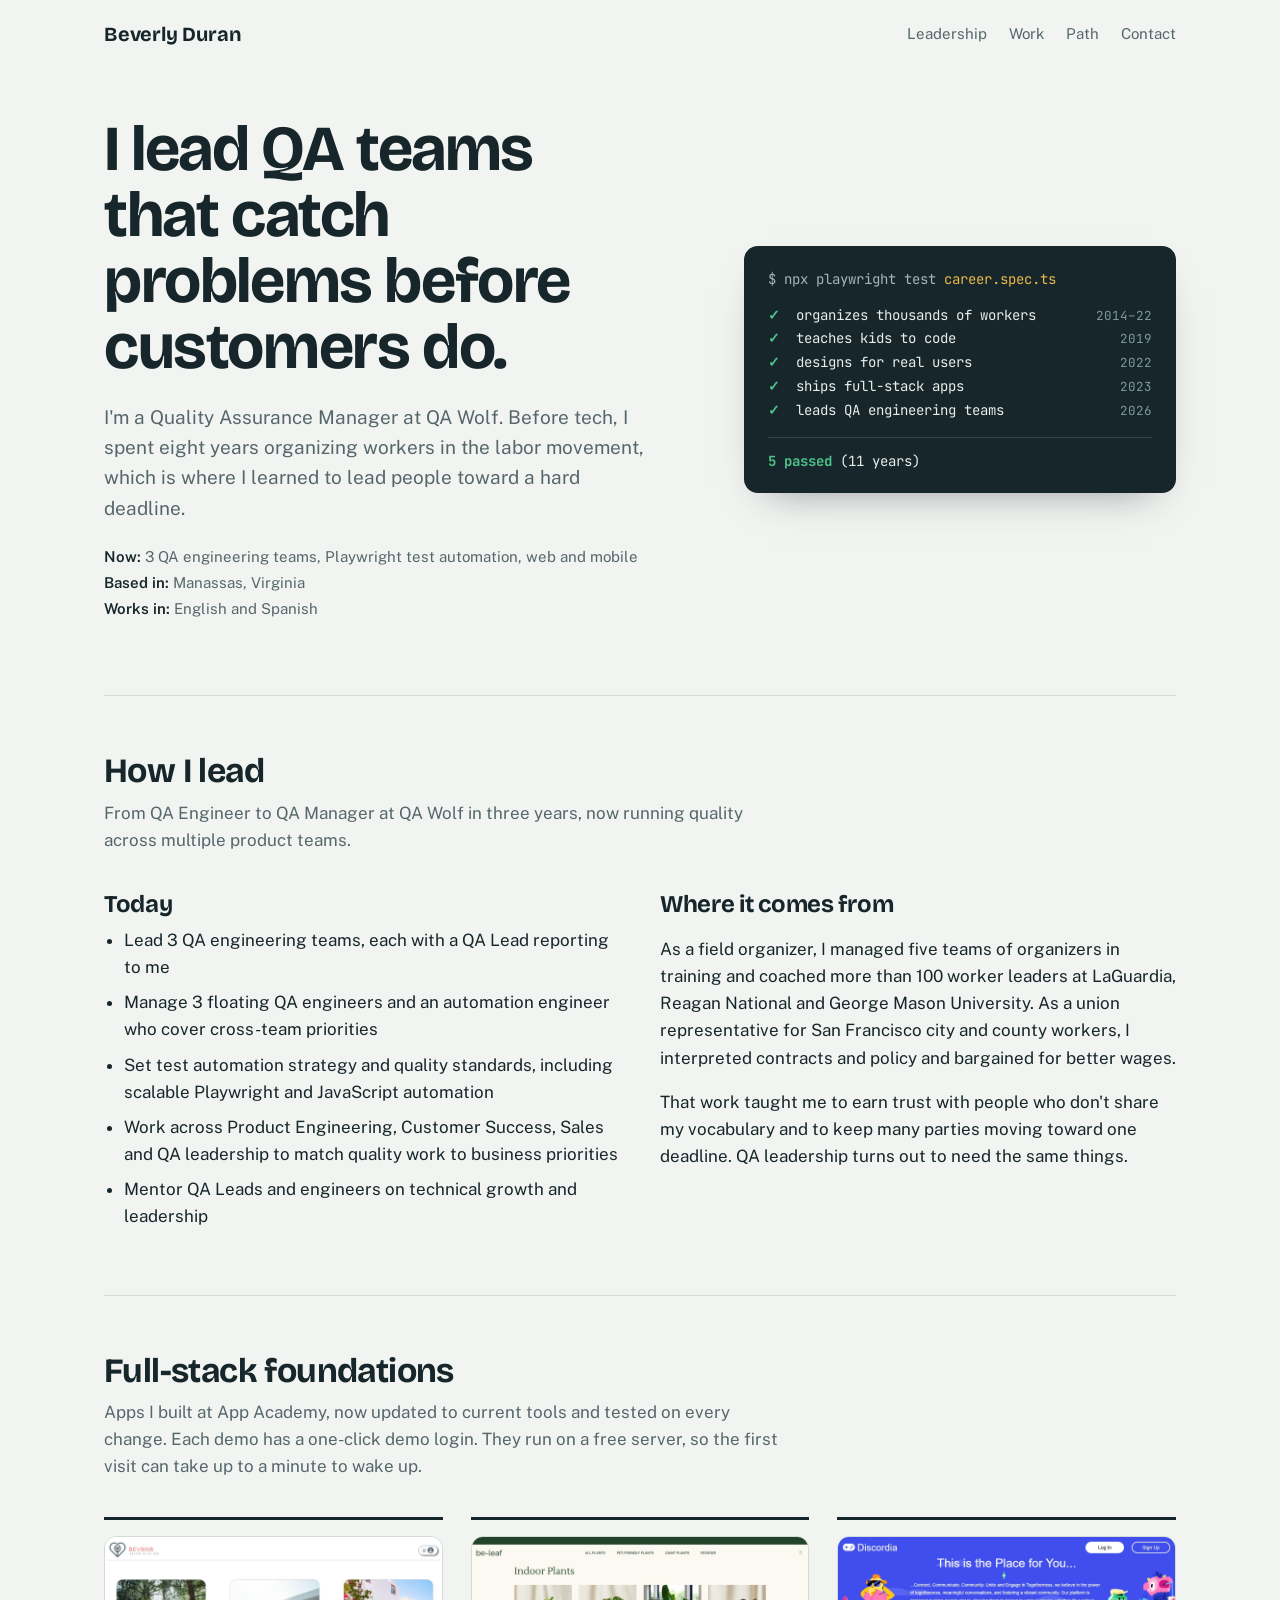
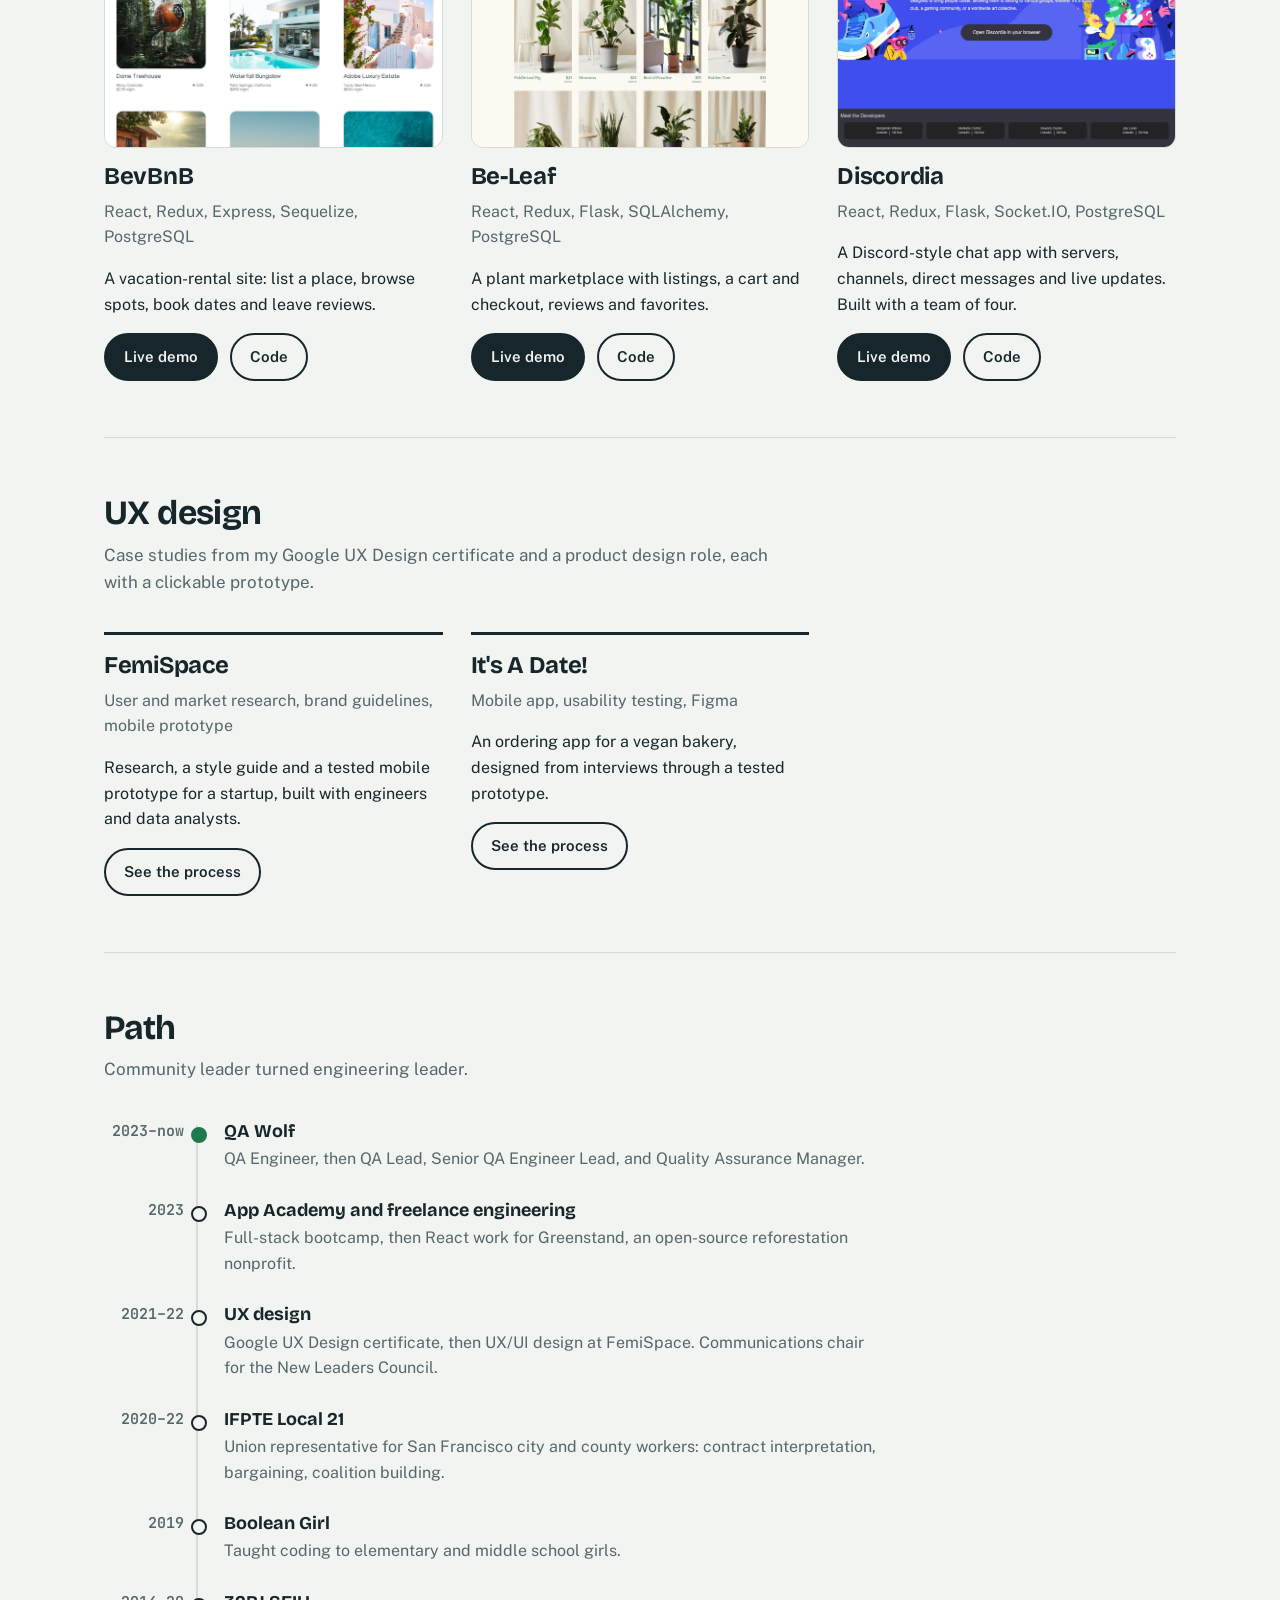
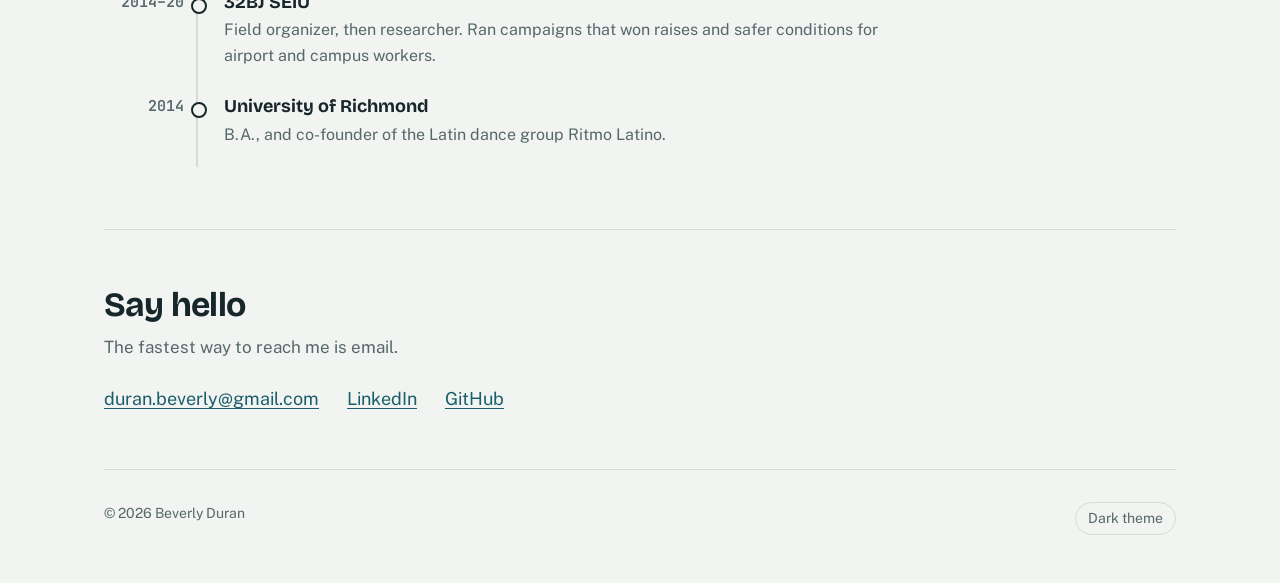
==== index.html @ b9640602 "Move the photo to the contact section Co-Authored-By: Claude Opus 5.5 <noreply@anthropic.com> Claude" ====
<!doctype html>
<html lang="en">
<head>
  <meta charset="utf-8">
  <meta name="viewport" content="width=device-width, initial-scale=1">
  <title>Beverly Duran</title>
  <meta name="description" content="Beverly Duran leads QA engineering teams at QA Wolf. Before tech, eight years organizing workers in the labor movement.">
  <meta property="og:title" content="Beverly Duran">
  <meta property="og:description" content="QA leader and former labor organizer.">
  <meta property="og:image" content="https://www.beverlyduran.com/assets/img/bevbnb.jpg">
  <link rel="icon" href="assets/img/favicon.svg" type="image/svg+xml">
  <link rel="preconnect" href="https://fonts.googleapis.com">
  <link rel="preconnect" href="https://fonts.gstatic.com" crossorigin>
  <link href="https://fonts.googleapis.com/css2?family=Bricolage+Grotesque:opsz,wght@12..96,600;12..96,700&family=JetBrains+Mono:wght@400;600;700&family=Public+Sans:ital,wght@0,400;0,600;1,400&display=swap" rel="stylesheet">
  <link rel="stylesheet" href="assets/site.css">
  <script>try { const t = localStorage.getItem('theme'); if (t) document.documentElement.dataset.theme = t; } catch (e) {}</script>
</head>
<body>
  <div class="wrap">
    <header class="top">
      <a class="name" href="index.html">Beverly Duran</a>
      <nav aria-label="Main">
        <a href="#leadership">Leadership</a>
        <a href="#work">Work</a>
        <a href="#path">Path</a>
        <a href="#contact">Contact</a>
      </nav>
    </header>

    <main>
      <div class="hero">
        <div>
          <h1>I lead QA teams that catch problems before customers do.</h1>
          <p class="lede">I'm a Quality Assurance Manager at QA Wolf. Before tech, I spent eight years organizing workers in the labor movement, which is where I learned to lead people toward a hard deadline.</p>
          <ul class="facts">
            <li><b>Now:</b> 3 QA engineering teams, Playwright test automation, web and mobile</li>
            <li><b>Based in:</b> Manassas, Virginia</li>
            <li><b>Works in:</b> English and Spanish</li>
          </ul>
        </div>
        <div class="run" role="img" aria-label="A test run of Beverly's career: five checks passed over eleven years.">
          <p class="cmd" aria-hidden="true">$ npx playwright test <span>career.spec.ts</span></p>
          <ol aria-hidden="true">
            <li><span class="ok">✓</span><span>organizes thousands of workers</span><span class="t">2014–22</span></li>
            <li><span class="ok">✓</span><span>teaches kids to code</span><span class="t">2019</span></li>
            <li><span class="ok">✓</span><span>designs for real users</span><span class="t">2022</span></li>
            <li><span class="ok">✓</span><span>ships full-stack apps</span><span class="t">2023</span></li>
            <li><span class="ok">✓</span><span>leads QA engineering teams</span><span class="t">2026</span></li>
          </ol>
          <p class="sum" aria-hidden="true"><span class="pass">5 passed</span> (11 years)</p>
        </div>
      </div>

      <section id="leadership" aria-labelledby="lead-h">
        <h2 id="lead-h">How I lead</h2>
        <p class="section-intro">From QA Engineer to QA Manager at QA Wolf in three years, now running quality across multiple product teams.</p>
        <div class="lead-grid">
          <div>
            <h3>Today</h3>
            <ul>
              <li>Lead 3 QA engineering teams, each with a QA Lead reporting to me</li>
              <li>Manage 3 floating QA engineers and an automation engineer who cover cross-team priorities</li>
              <li>Set test automation strategy and quality standards, including scalable Playwright and JavaScript automation</li>
              <li>Work across Product Engineering, Customer Success, Sales and QA leadership to match quality work to business priorities</li>
              <li>Mentor QA Leads and engineers on technical growth and leadership</li>
            </ul>
          </div>
          <div>
            <h3>Where it comes from</h3>
            <p>As a field organizer, I managed five teams of organizers in training and coached more than 100 worker leaders at LaGuardia, Reagan National and George Mason University. As a union representative for San Francisco city and county workers, I interpreted contracts and policy and bargained for better wages.</p>
            <p>That work taught me to earn trust with people who don't share my vocabulary and to keep many parties moving toward one deadline. QA leadership turns out to need the same things.</p>
          </div>
        </div>
      </section>

      <section id="work" aria-labelledby="fs-h">
        <h2 id="fs-h">Full-stack foundations</h2>
        <p class="section-intro">Apps I built at App Academy, now updated to current tools and tested on every change. Each demo has a one-click demo login. They run on a free server, so the first visit can take up to a minute to wake up.</p>
        <div class="list">
          <article>
            <div class="shot"><img src="assets/img/bevbnb.jpg" alt="BevBnB home page: a grid of vacation rentals with photos, ratings and nightly prices." width="1400" height="875" loading="lazy"></div>
            <h3>BevBnB</h3>
            <p class="stack">React, Redux, Express, Sequelize, PostgreSQL</p>
            <p>A vacation-rental site: list a place, browse spots, book dates and leave reviews.</p>
            <div class="actions"><a class="btn" href="https://bevbnb-la31.onrender.com/">Live demo</a><a class="btn ghost" href="https://github.com/duranbeverly/BevBNB-Project">Code</a></div>
          </article>
          <article>
            <div class="shot"><img src="assets/img/beleaf.jpg" alt="Be-Leaf's plant shop: a grid of houseplants with names and prices." width="1400" height="875" loading="lazy"></div>
            <h3>Be-Leaf</h3>
            <p class="stack">React, Redux, Flask, SQLAlchemy, PostgreSQL</p>
            <p>A plant marketplace with listings, a cart and checkout, reviews and favorites.</p>
            <div class="actions"><a class="btn" href="https://be-leaf.onrender.com/">Live demo</a><a class="btn ghost" href="https://github.com/duranbeverly/be-leaf">Code</a></div>
          </article>
          <article>
            <div class="shot"><img src="assets/img/discordia.jpg" alt="Discordia's landing page with a Log In button and the four developers credited at the bottom." width="1400" height="875" loading="lazy"></div>
            <h3>Discordia</h3>
            <p class="stack">React, Redux, Flask, Socket.IO, PostgreSQL</p>
            <p>A Discord-style chat app with servers, channels, direct messages and live updates. Built with a team of four.</p>
            <div class="actions"><a class="btn" href="https://discordia-nmgn.onrender.com/">Live demo</a><a class="btn ghost" href="https://github.com/duranbeverly/Discord-Clone">Code</a></div>
          </article>
        </div>
      </section>

      <section aria-labelledby="ux-h">
        <h2 id="ux-h">UX design</h2>
        <p class="section-intro">Case studies from my Google UX Design certificate and a product design role, each with a clickable prototype.</p>
        <div class="list">
          <article>
            <h3>FemiSpace</h3>
            <p class="stack">User and market research, brand guidelines, mobile prototype</p>
            <p>Research, a style guide and a tested mobile prototype for a startup, built with engineers and data analysts.</p>
            <div class="actions"><a class="btn ghost" href="femispace.html">See the process</a></div>
          </article>
          <article>
            <h3>It's A Date!</h3>
            <p class="stack">Mobile app, usability testing, Figma</p>
            <p>An ordering app for a vegan bakery, designed from interviews through a tested prototype.</p>
            <div class="actions"><a class="btn ghost" href="itsadate.html">See the process</a></div>
          </article>
        </div>
      </section>

      <section id="path" aria-labelledby="path-h">
        <h2 id="path-h">Path</h2>
        <p class="section-intro">Community leader turned engineering leader.</p>
        <ol class="path">
          <li class="now"><span class="yr">2023–now</span><div><h4>QA Wolf</h4><p>QA Engineer, then QA Lead, Senior QA Engineer Lead, and Quality Assurance Manager.</p></div></li>
          <li><span class="yr">2023</span><div><h4>App Academy and freelance engineering</h4><p>Full-stack bootcamp, then React work for Greenstand, an open-source reforestation nonprofit.</p></div></li>
          <li><span class="yr">2021–22</span><div><h4>UX design</h4><p>Google UX Design certificate, then UX/UI design at FemiSpace. Communications chair for the New Leaders Council.</p></div></li>
          <li><span class="yr">2020–22</span><div><h4>IFPTE Local 21</h4><p>Union representative for San Francisco city and county workers: contract interpretation, bargaining, coalition building.</p></div></li>
          <li><span class="yr">2019</span><div><h4>Boolean Girl</h4><p>Taught coding to elementary and middle school girls.</p></div></li>
          <li><span class="yr">2014–20</span><div><h4>32BJ SEIU</h4><p>Field organizer, then researcher. Ran campaigns that won raises and safer conditions for airport and campus workers.</p></div></li>
          <li><span class="yr">2014</span><div><h4>University of Richmond</h4><p>B.A., and co-founder of the Latin dance group Ritmo Latino.</p></div></li>
        </ol>
      </section>

      <section id="contact" aria-labelledby="contact-h">
        <div class="hello">
          <img class="hello-photo" src="assets/img/headshot.jpg" alt="Beverly Duran" width="96" height="96" loading="lazy" onerror="this.remove()">
          <div>
            <h2 id="contact-h">Say hello</h2>
            <p class="section-intro">The fastest way to reach me is email.</p>
          </div>
        </div>
        <div class="contact">
          <a href="mailto:duran.beverly@gmail.com">duran.beverly@gmail.com</a>
          <a href="https://www.linkedin.com/in/beverly-duran/">LinkedIn</a>
          <a href="https://github.com/duranbeverly">GitHub</a>
        </div>
      </section>
    </main>

    <footer>
      <span>© 2026 Beverly Duran</span>
      <button class="theme-toggle" type="button" id="theme">Switch theme</button>
    </footer>
  </div>
  <script src="assets/site.js"></script>
</body>
</html>
---- assets/site.css ----
/* Beverly Duran — portfolio. One stylesheet, no build step. */

:root {
  --bg: #f2f4f1;
  --panel: #ffffff;
  --ink: #17262b;
  --muted: #56676c;
  --line: #d3dcd7;
  --pass: #1d7a4c;
  --signal: #e9b949;
  --link: #1b5e6b;
  --display: "Bricolage Grotesque", "Segoe UI", system-ui, sans-serif;
  --body: "Public Sans", "Segoe UI", system-ui, sans-serif;
  --mono: "JetBrains Mono", ui-monospace, Consolas, monospace;
  --measure: 68ch;
  color-scheme: light;
}
@media (prefers-color-scheme: dark) {
  :root:not([data-theme="light"]) {
    --bg: #102328;
    --panel: #16303a;
    --ink: #e6eeea;
    --muted: #a3b6b4;
    --line: #2a4752;
    --pass: #4cc38a;
    --signal: #e9b949;
    --link: #8fd3df;
    color-scheme: dark;
  }
}
:root[data-theme="dark"] {
  --bg: #102328;
  --panel: #16303a;
  --ink: #e6eeea;
  --muted: #a3b6b4;
  --line: #2a4752;
  --pass: #4cc38a;
  --signal: #e9b949;
  --link: #8fd3df;
  color-scheme: dark;
}

* { box-sizing: border-box; }
html { -webkit-text-size-adjust: 100%; }
body {
  margin: 0;
  background: var(--bg);
  color: var(--ink);
  font: 17px/1.6 var(--body);
}
img { max-width: 100%; display: block; }
a { color: var(--link); text-underline-offset: 3px; }
a:hover { text-decoration-thickness: 2px; }
:focus-visible { outline: 3px solid var(--signal); outline-offset: 3px; border-radius: 4px; }

.wrap { max-width: 1120px; margin: 0 auto; padding: 0 24px; }
@media (max-width: 600px) { .wrap { padding: 0 16px; } body { font-size: 16px; } }

/* ---- Top bar ---- */
.top { display: flex; justify-content: space-between; align-items: center; gap: 16px; padding: 22px 0; flex-wrap: wrap; }
.top .name { font: 700 20px/1 var(--display); color: var(--ink); text-decoration: none; letter-spacing: -0.2px; }
.top nav { display: flex; gap: 22px; flex-wrap: wrap; }
.top nav a { color: var(--muted); text-decoration: none; font-size: 15px; }
.top nav a:hover, .top nav a[aria-current] { color: var(--ink); }

/* Contact: a small photo so people know who they're writing to. */
.hello { display: flex; gap: 20px; align-items: center; margin-bottom: 4px; }
.hello-photo { width: 96px; height: 96px; border-radius: 50%; object-fit: cover; flex: none; border: 3px solid var(--panel); box-shadow: 0 0 0 1px var(--line); }
.hello .section-intro { margin-bottom: 0; }
#contact .contact { margin-top: 24px; }

/* ---- Hero ---- */
.hero { display: grid; grid-template-columns: minmax(0, 1.15fr) minmax(0, 0.85fr); gap: 56px; align-items: center; padding: 48px 0 72px; }
@media (max-width: 880px) { .hero { grid-template-columns: 1fr; gap: 36px; padding: 24px 0 56px; } }
.hero h1 {
  font: 700 clamp(38px, 5.6vw, 64px)/1.03 var(--display);
  letter-spacing: -1.4px;
  margin: 0 0 22px;
  max-width: 15ch;
  text-wrap: balance;
}
.hero .lede { font-size: 19px; color: var(--muted); max-width: 46ch; margin: 0 0 22px; }
.hero .facts { margin: 0; padding: 0; list-style: none; font-size: 15px; color: var(--muted); }
.hero .facts li { margin: 2px 0; }
.hero .facts b { color: var(--ink); font-weight: 600; }

/* The one loud element: her career as a passing test run. */
.run {
  background: var(--ink);
  color: #e6eeea;
  border-radius: 14px;
  padding: 22px 24px 20px;
  font: 14px/1.7 var(--mono);
  box-shadow: 0 18px 40px -24px rgba(23, 38, 43, 0.55);
}
:root[data-theme="dark"] .run { background: #0b1a1e; border: 1px solid var(--line); }
@media (prefers-color-scheme: dark) { :root:not([data-theme="light"]) .run { background: #0b1a1e; border: 1px solid var(--line); } }
.run .cmd { color: #a3b6b4; margin: 0 0 12px; }
.run .cmd span { color: var(--signal); }
.run ol { list-style: none; margin: 0; padding: 0; }
.run li { display: grid; grid-template-columns: 22px 1fr auto; gap: 6px; align-items: baseline; }
.run li .ok { color: #4cc38a; font-weight: 700; }
.run li .t { color: #7f9a98; font-size: 12.5px; }
.run .sum { margin: 14px 0 0; padding-top: 12px; border-top: 1px solid rgba(230, 238, 234, 0.15); }
.run .sum .pass { color: #4cc38a; font-weight: 700; }
@media (prefers-reduced-motion: no-preference) {
  .run li, .run .sum { opacity: 0; animation: tick 0.28s ease-out forwards; }
  .run li:nth-child(1) { animation-delay: 0.25s; }
  .run li:nth-child(2) { animation-delay: 0.55s; }
  .run li:nth-child(3) { animation-delay: 0.85s; }
  .run li:nth-child(4) { animation-delay: 1.15s; }
  .run li:nth-child(5) { animation-delay: 1.45s; }
  .run .sum { animation-delay: 1.85s; }
  @keyframes tick { from { opacity: 0; transform: translateX(-4px); } to { opacity: 1; transform: none; } }
}

/* ---- Sections ---- */
section { padding: 56px 0; border-top: 1px solid var(--line); }
h2 { font: 700 34px/1.1 var(--display); letter-spacing: -0.6px; margin: 0 0 10px; }
.section-intro { color: var(--muted); max-width: var(--measure); margin: 0 0 36px; }
h3 { font: 700 24px/1.2 var(--display); letter-spacing: -0.3px; margin: 0 0 8px; }
p { max-width: var(--measure); }

/* Featured project: wide, image beside text */
.feature { display: grid; grid-template-columns: minmax(0, 1.1fr) minmax(0, 0.9fr); gap: 40px; align-items: center; margin-bottom: 56px; }
.feature:last-child { margin-bottom: 0; }
.feature.flip > :first-child { order: 2; }
@media (max-width: 880px) { .feature { grid-template-columns: 1fr; gap: 20px; } .feature.flip > :first-child { order: 0; } }
.shot { border-radius: 12px; overflow: hidden; border: 1px solid var(--line); background: var(--panel); }
.shot img { width: 100%; height: auto; }
.shot.empty { aspect-ratio: 16 / 10; display: grid; place-items: center; color: var(--muted); font: 14px var(--mono); padding: 20px; text-align: center; }
.role-line { color: var(--muted); font-size: 15px; margin: 0 0 14px; }
.proof { margin: 14px 0 18px; padding-left: 20px; }
.proof li { margin: 6px 0; }
.actions { display: flex; gap: 12px; flex-wrap: wrap; }
.btn {
  display: inline-block; padding: 10px 18px; border-radius: 999px; text-decoration: none; font-weight: 600; font-size: 15px;
  background: var(--ink); color: var(--bg); border: 2px solid var(--ink);
}
.btn.ghost { background: transparent; color: var(--ink); }
.btn:hover { text-decoration: underline; }
.note { font-size: 14px; color: var(--muted); margin-top: 10px; }

/* Smaller project list */
.list { display: grid; grid-template-columns: repeat(3, minmax(0, 1fr)); gap: 28px; }
@media (max-width: 880px) { .list { grid-template-columns: 1fr; } }
.list article { border-top: 3px solid var(--ink); padding-top: 16px; }
.list article .shot { margin-bottom: 14px; }
.list article p { font-size: 16px; }
.stack { font-size: 14px; color: var(--muted); margin: 6px 0 12px; }

/* Leadership */
.lead-grid { display: grid; grid-template-columns: minmax(0, 1fr) minmax(0, 1fr); gap: 40px; }
@media (max-width: 880px) { .lead-grid { grid-template-columns: 1fr; } }
.lead-grid ul { padding-left: 20px; margin: 0; }
.lead-grid li { margin: 8px 0; }

/* Path timeline: a real sequence, so it is marked as one */
.path { list-style: none; margin: 0; padding: 0; position: relative; max-width: 780px; }
.path::before { content: ""; position: absolute; left: 92px; top: 6px; bottom: 6px; width: 2px; background: var(--line); }
.path li { display: grid; grid-template-columns: 80px 1fr; gap: 40px; padding: 0 0 26px; position: relative; }
.path li::before { content: ""; position: absolute; left: 87px; top: 8px; width: 12px; height: 12px; border-radius: 50%; background: var(--bg); border: 2px solid var(--ink); }
.path li.now::before { background: var(--pass); border-color: var(--pass); }
.path .yr { font: 600 15px/1.6 var(--mono); color: var(--muted); text-align: right; }
.path h4 { margin: 0 0 2px; font: 700 18px/1.4 var(--display); }
.path p { margin: 0; color: var(--muted); font-size: 16px; }
@media (max-width: 600px) {
  .path::before { left: 6px; }
  .path li { grid-template-columns: 1fr; gap: 2px; padding-left: 28px; }
  .path li::before { left: 1px; }
  .path .yr { text-align: left; }
}

/* Contact */
.contact { display: flex; gap: 28px; flex-wrap: wrap; align-items: baseline; font-size: 18px; }
footer { padding: 32px 0 48px; color: var(--muted); font-size: 14px; border-top: 1px solid var(--line); display: flex; justify-content: space-between; gap: 16px; flex-wrap: wrap; }
.theme-toggle { background: none; border: 1px solid var(--line); color: var(--muted); border-radius: 999px; padding: 4px 12px; font: inherit; cursor: pointer; }

/* Case-study pages */
.cs-head { padding: 32px 0 40px; }
.cs-head h1 { font: 700 clamp(36px, 5vw, 56px)/1.05 var(--display); letter-spacing: -1px; margin: 8px 0 16px; max-width: 20ch; text-wrap: balance; }
.cs-head .lede { font-size: 19px; color: var(--muted); max-width: 60ch; }
.cs-meta { display: grid; grid-template-columns: repeat(4, minmax(0, 1fr)); gap: 20px; margin: 28px 0 0; padding: 18px 0 0; border-top: 1px solid var(--line); }
@media (max-width: 700px) { .cs-meta { grid-template-columns: repeat(2, minmax(0, 1fr)); } }
.cs-meta dt { font-size: 13px; color: var(--muted); }
.cs-meta dd { margin: 2px 0 0; font-weight: 600; font-size: 15px; }
.prose { max-width: var(--measure); }
.prose h2 { margin-top: 8px; }
.prose li { margin: 6px 0; }
.findings { display: grid; grid-template-columns: repeat(2, minmax(0, 1fr)); gap: 18px 32px; margin: 24px 0; padding: 0; list-style: none; max-width: 860px; }
@media (max-width: 700px) { .findings { grid-template-columns: 1fr; } }
.findings li { border-left: 3px solid var(--pass); padding-left: 14px; }
.findings b { display: block; font: 700 22px/1.25 var(--display); }
.findings span { color: var(--muted); font-size: 15px; }
.findings small { display: block; color: var(--muted); font-size: 13px; margin-top: 2px; }
figure { margin: 28px 0; }
figcaption { color: var(--muted); font-size: 14px; margin-top: 8px; }
.back { font-size: 15px; }
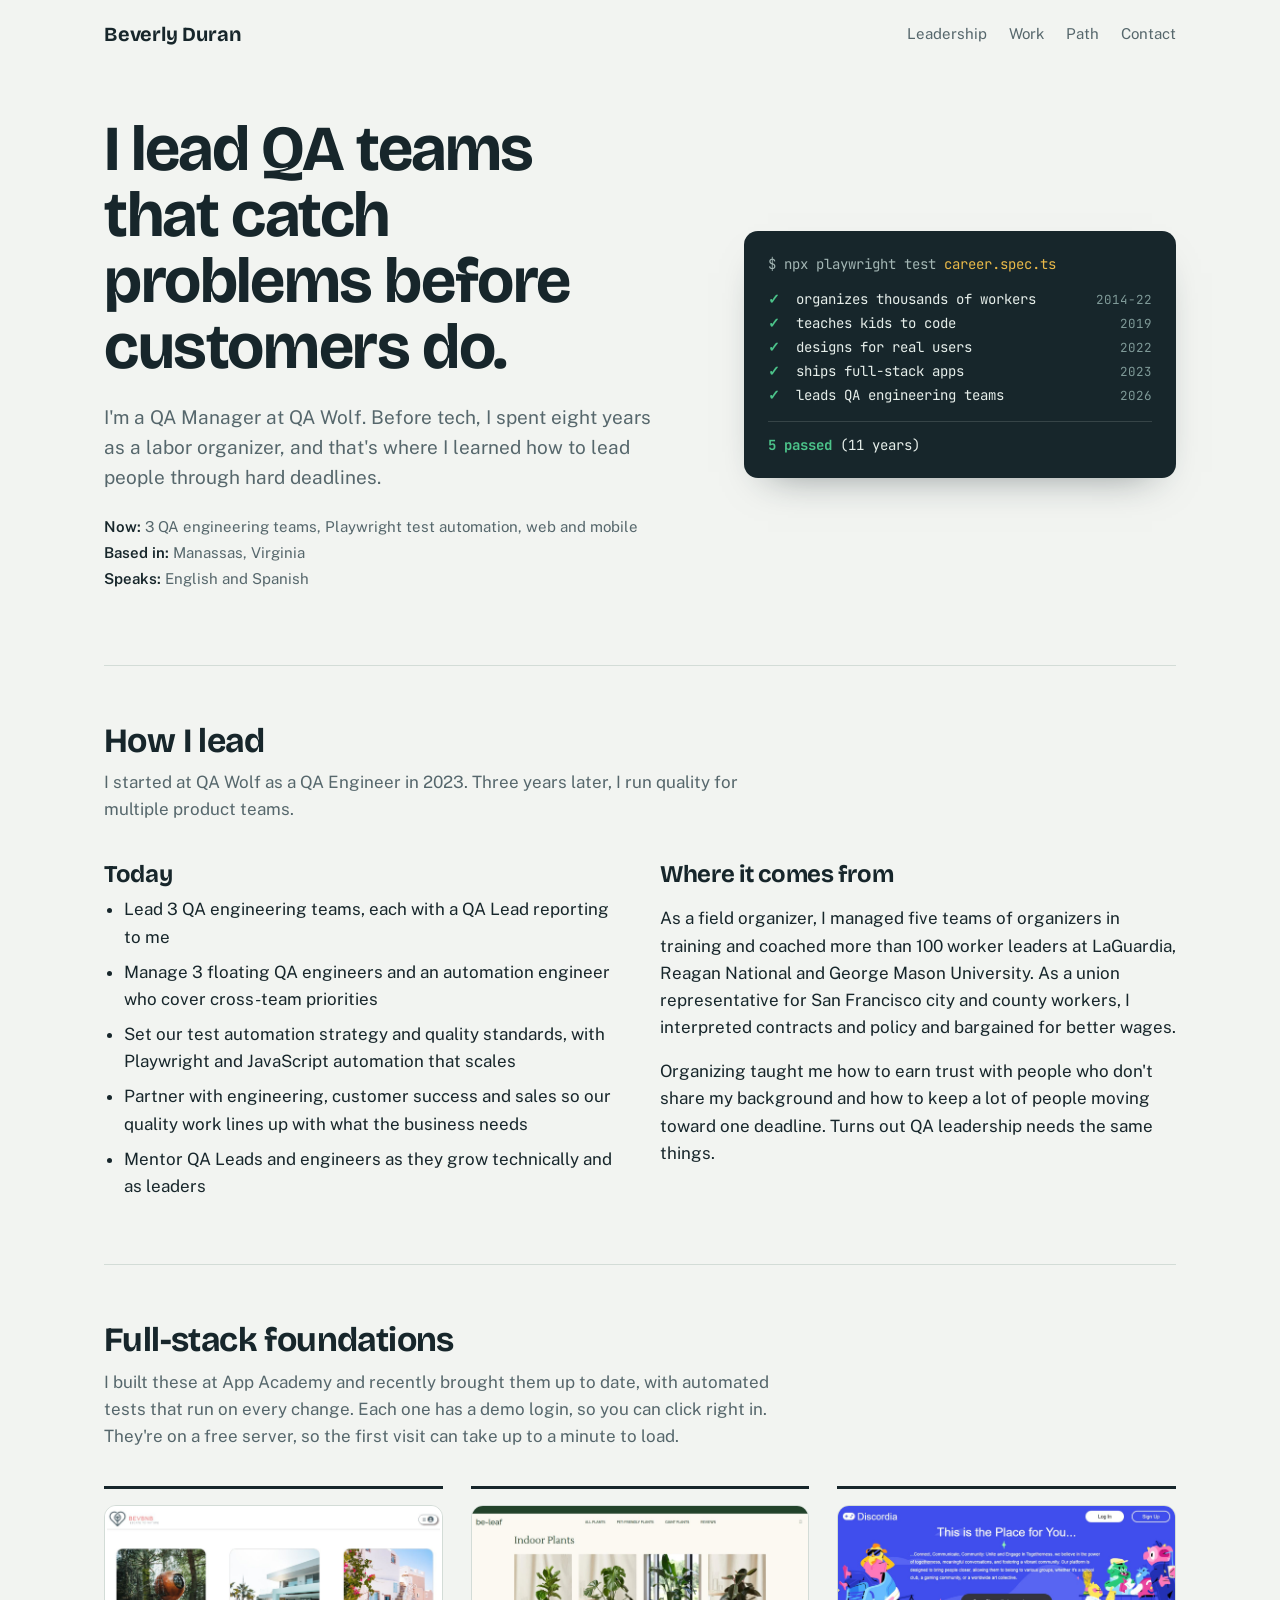
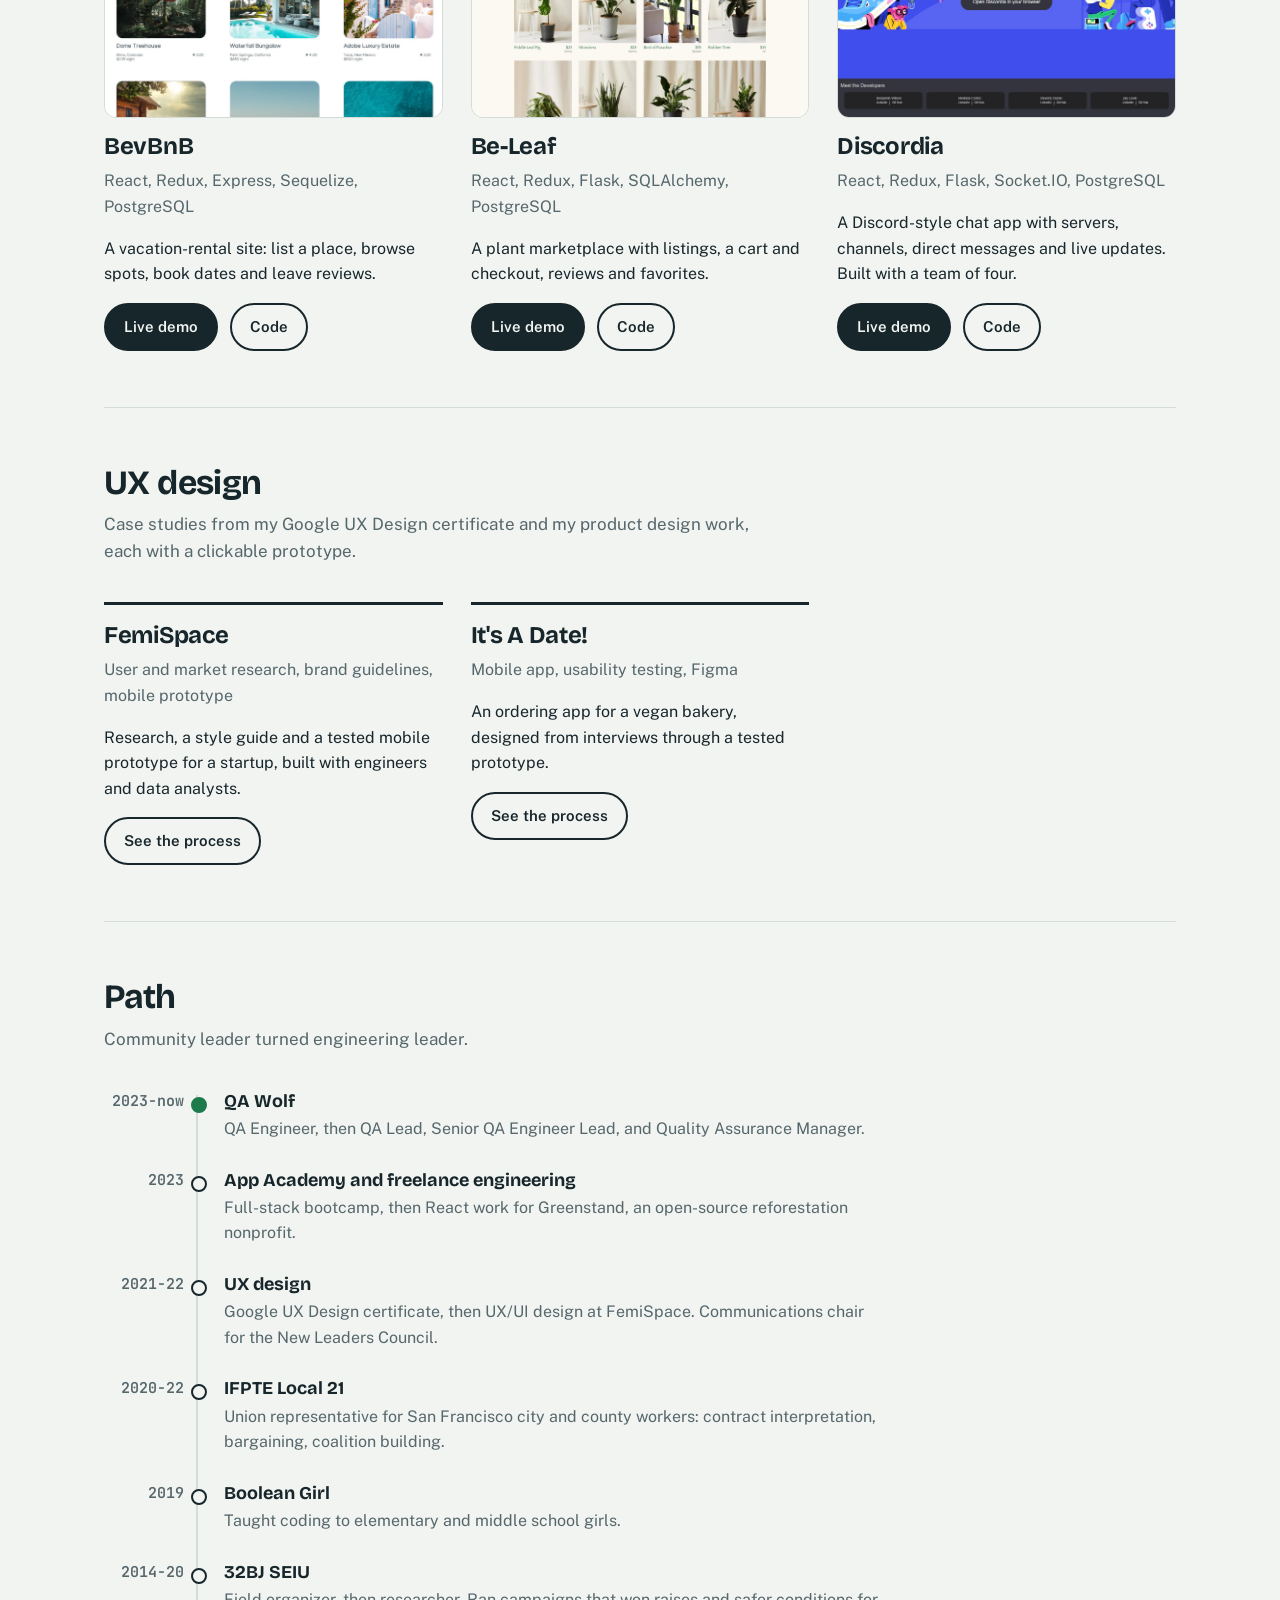
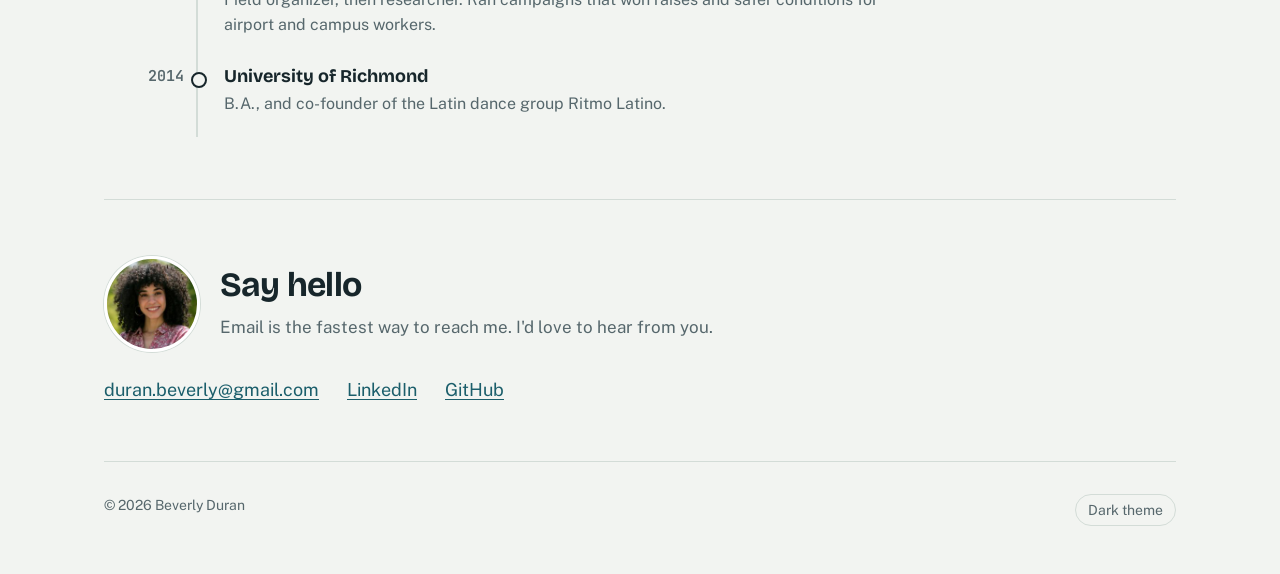
==== commit 2ff1ad7b: "Copy pass: plainer, warmer wording; no dashes Co-Authored-By: Claude Opus 5.5 <noreply@anthropic.com" ====
--- a/index.html
+++ b/index.html
@@ -31,17 +31,17 @@
       <div class="hero">
         <div>
           <h1>I lead QA teams that catch problems before customers do.</h1>
-          <p class="lede">I'm a Quality Assurance Manager at QA Wolf. Before tech, I spent eight years organizing workers in the labor movement, which is where I learned to lead people toward a hard deadline.</p>
+          <p class="lede">I'm a QA Manager at QA Wolf. Before tech, I spent eight years as a labor organizer, and that's where I learned how to lead people through hard deadlines.</p>
           <ul class="facts">
             <li><b>Now:</b> 3 QA engineering teams, Playwright test automation, web and mobile</li>
             <li><b>Based in:</b> Manassas, Virginia</li>
-            <li><b>Works in:</b> English and Spanish</li>
+            <li><b>Speaks:</b> English and Spanish</li>
           </ul>
         </div>
         <div class="run" role="img" aria-label="A test run of Beverly's career: five checks passed over eleven years.">
           <p class="cmd" aria-hidden="true">$ npx playwright test <span>career.spec.ts</span></p>
           <ol aria-hidden="true">
-            <li><span class="ok">✓</span><span>organizes thousands of workers</span><span class="t">2014–22</span></li>
+            <li><span class="ok">✓</span><span>organizes thousands of workers</span><span class="t">2014-22</span></li>
             <li><span class="ok">✓</span><span>teaches kids to code</span><span class="t">2019</span></li>
             <li><span class="ok">✓</span><span>designs for real users</span><span class="t">2022</span></li>
             <li><span class="ok">✓</span><span>ships full-stack apps</span><span class="t">2023</span></li>
@@ -53,29 +53,29 @@
 
       <section id="leadership" aria-labelledby="lead-h">
         <h2 id="lead-h">How I lead</h2>
-        <p class="section-intro">From QA Engineer to QA Manager at QA Wolf in three years, now running quality across multiple product teams.</p>
+        <p class="section-intro">I started at QA Wolf as a QA Engineer in 2023. Three years later, I run quality for multiple product teams.</p>
         <div class="lead-grid">
           <div>
             <h3>Today</h3>
             <ul>
               <li>Lead 3 QA engineering teams, each with a QA Lead reporting to me</li>
               <li>Manage 3 floating QA engineers and an automation engineer who cover cross-team priorities</li>
-              <li>Set test automation strategy and quality standards, including scalable Playwright and JavaScript automation</li>
-              <li>Work across Product Engineering, Customer Success, Sales and QA leadership to match quality work to business priorities</li>
-              <li>Mentor QA Leads and engineers on technical growth and leadership</li>
+              <li>Set our test automation strategy and quality standards, with Playwright and JavaScript automation that scales</li>
+              <li>Partner with engineering, customer success and sales so our quality work lines up with what the business needs</li>
+              <li>Mentor QA Leads and engineers as they grow technically and as leaders</li>
             </ul>
           </div>
           <div>
             <h3>Where it comes from</h3>
             <p>As a field organizer, I managed five teams of organizers in training and coached more than 100 worker leaders at LaGuardia, Reagan National and George Mason University. As a union representative for San Francisco city and county workers, I interpreted contracts and policy and bargained for better wages.</p>
-            <p>That work taught me to earn trust with people who don't share my vocabulary and to keep many parties moving toward one deadline. QA leadership turns out to need the same things.</p>
+            <p>Organizing taught me how to earn trust with people who don't share my background and how to keep a lot of people moving toward one deadline. Turns out QA leadership needs the same things.</p>
           </div>
         </div>
       </section>
 
       <section id="work" aria-labelledby="fs-h">
         <h2 id="fs-h">Full-stack foundations</h2>
-        <p class="section-intro">Apps I built at App Academy, now updated to current tools and tested on every change. Each demo has a one-click demo login. They run on a free server, so the first visit can take up to a minute to wake up.</p>
+        <p class="section-intro">I built these at App Academy and recently brought them up to date, with automated tests that run on every change. Each one has a demo login, so you can click right in. They're on a free server, so the first visit can take up to a minute to load.</p>
         <div class="list">
           <article>
             <div class="shot"><img src="assets/img/bevbnb.jpg" alt="BevBnB home page: a grid of vacation rentals with photos, ratings and nightly prices." width="1400" height="875" loading="lazy"></div>
@@ -103,7 +103,7 @@
 
       <section aria-labelledby="ux-h">
         <h2 id="ux-h">UX design</h2>
-        <p class="section-intro">Case studies from my Google UX Design certificate and a product design role, each with a clickable prototype.</p>
+        <p class="section-intro">Case studies from my Google UX Design certificate and my product design work, each with a clickable prototype.</p>
         <div class="list">
           <article>
             <h3>FemiSpace</h3>
@@ -124,12 +124,12 @@
         <h2 id="path-h">Path</h2>
         <p class="section-intro">Community leader turned engineering leader.</p>
         <ol class="path">
-          <li class="now"><span class="yr">2023–now</span><div><h4>QA Wolf</h4><p>QA Engineer, then QA Lead, Senior QA Engineer Lead, and Quality Assurance Manager.</p></div></li>
+          <li class="now"><span class="yr">2023-now</span><div><h4>QA Wolf</h4><p>QA Engineer, then QA Lead, Senior QA Engineer Lead, and Quality Assurance Manager.</p></div></li>
           <li><span class="yr">2023</span><div><h4>App Academy and freelance engineering</h4><p>Full-stack bootcamp, then React work for Greenstand, an open-source reforestation nonprofit.</p></div></li>
-          <li><span class="yr">2021–22</span><div><h4>UX design</h4><p>Google UX Design certificate, then UX/UI design at FemiSpace. Communications chair for the New Leaders Council.</p></div></li>
-          <li><span class="yr">2020–22</span><div><h4>IFPTE Local 21</h4><p>Union representative for San Francisco city and county workers: contract interpretation, bargaining, coalition building.</p></div></li>
+          <li><span class="yr">2021-22</span><div><h4>UX design</h4><p>Google UX Design certificate, then UX/UI design at FemiSpace. Communications chair for the New Leaders Council.</p></div></li>
+          <li><span class="yr">2020-22</span><div><h4>IFPTE Local 21</h4><p>Union representative for San Francisco city and county workers: contract interpretation, bargaining, coalition building.</p></div></li>
           <li><span class="yr">2019</span><div><h4>Boolean Girl</h4><p>Taught coding to elementary and middle school girls.</p></div></li>
-          <li><span class="yr">2014–20</span><div><h4>32BJ SEIU</h4><p>Field organizer, then researcher. Ran campaigns that won raises and safer conditions for airport and campus workers.</p></div></li>
+          <li><span class="yr">2014-20</span><div><h4>32BJ SEIU</h4><p>Field organizer, then researcher. Ran campaigns that won raises and safer conditions for airport and campus workers.</p></div></li>
           <li><span class="yr">2014</span><div><h4>University of Richmond</h4><p>B.A., and co-founder of the Latin dance group Ritmo Latino.</p></div></li>
         </ol>
       </section>
@@ -139,7 +139,7 @@
           <img class="hello-photo" src="assets/img/headshot.jpg" alt="Beverly Duran" width="96" height="96" loading="lazy" onerror="this.remove()">
           <div>
             <h2 id="contact-h">Say hello</h2>
-            <p class="section-intro">The fastest way to reach me is email.</p>
+            <p class="section-intro">Email is the fastest way to reach me. I'd love to hear from you.</p>
           </div>
         </div>
         <div class="contact">
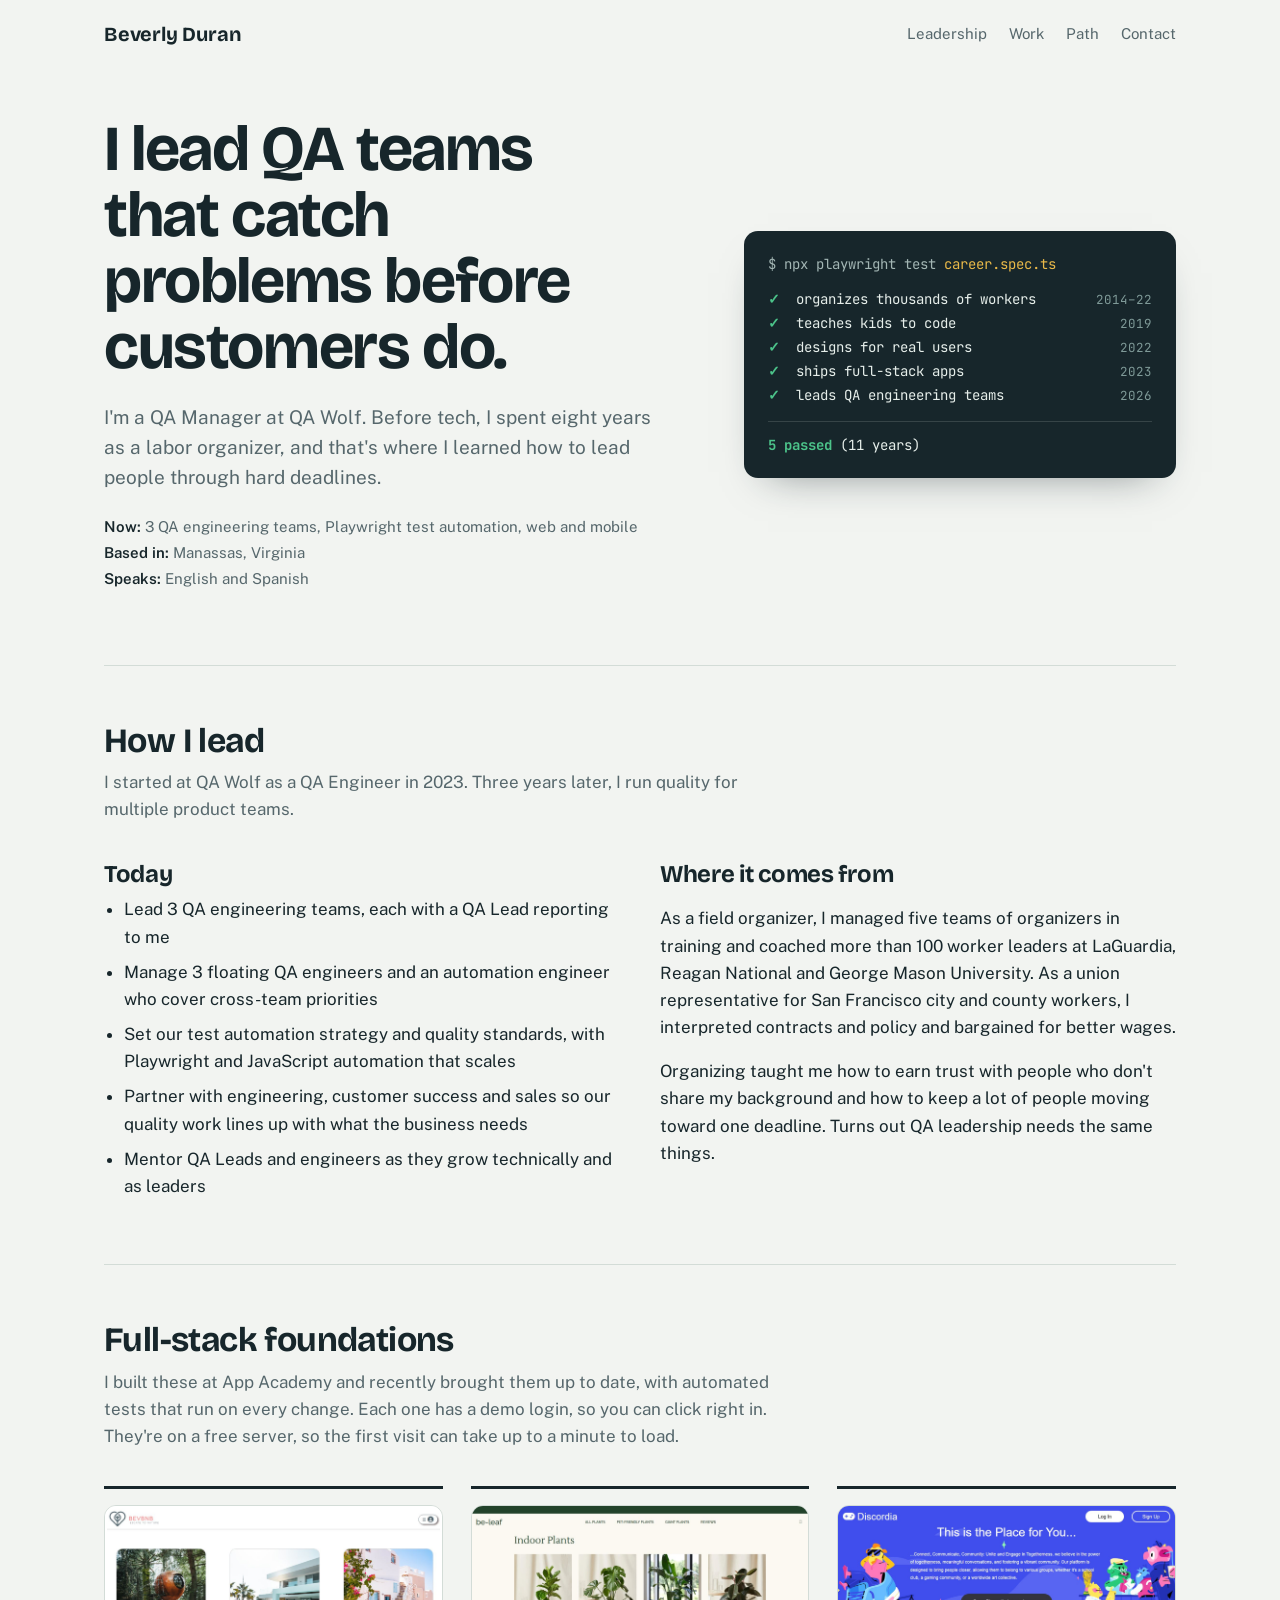
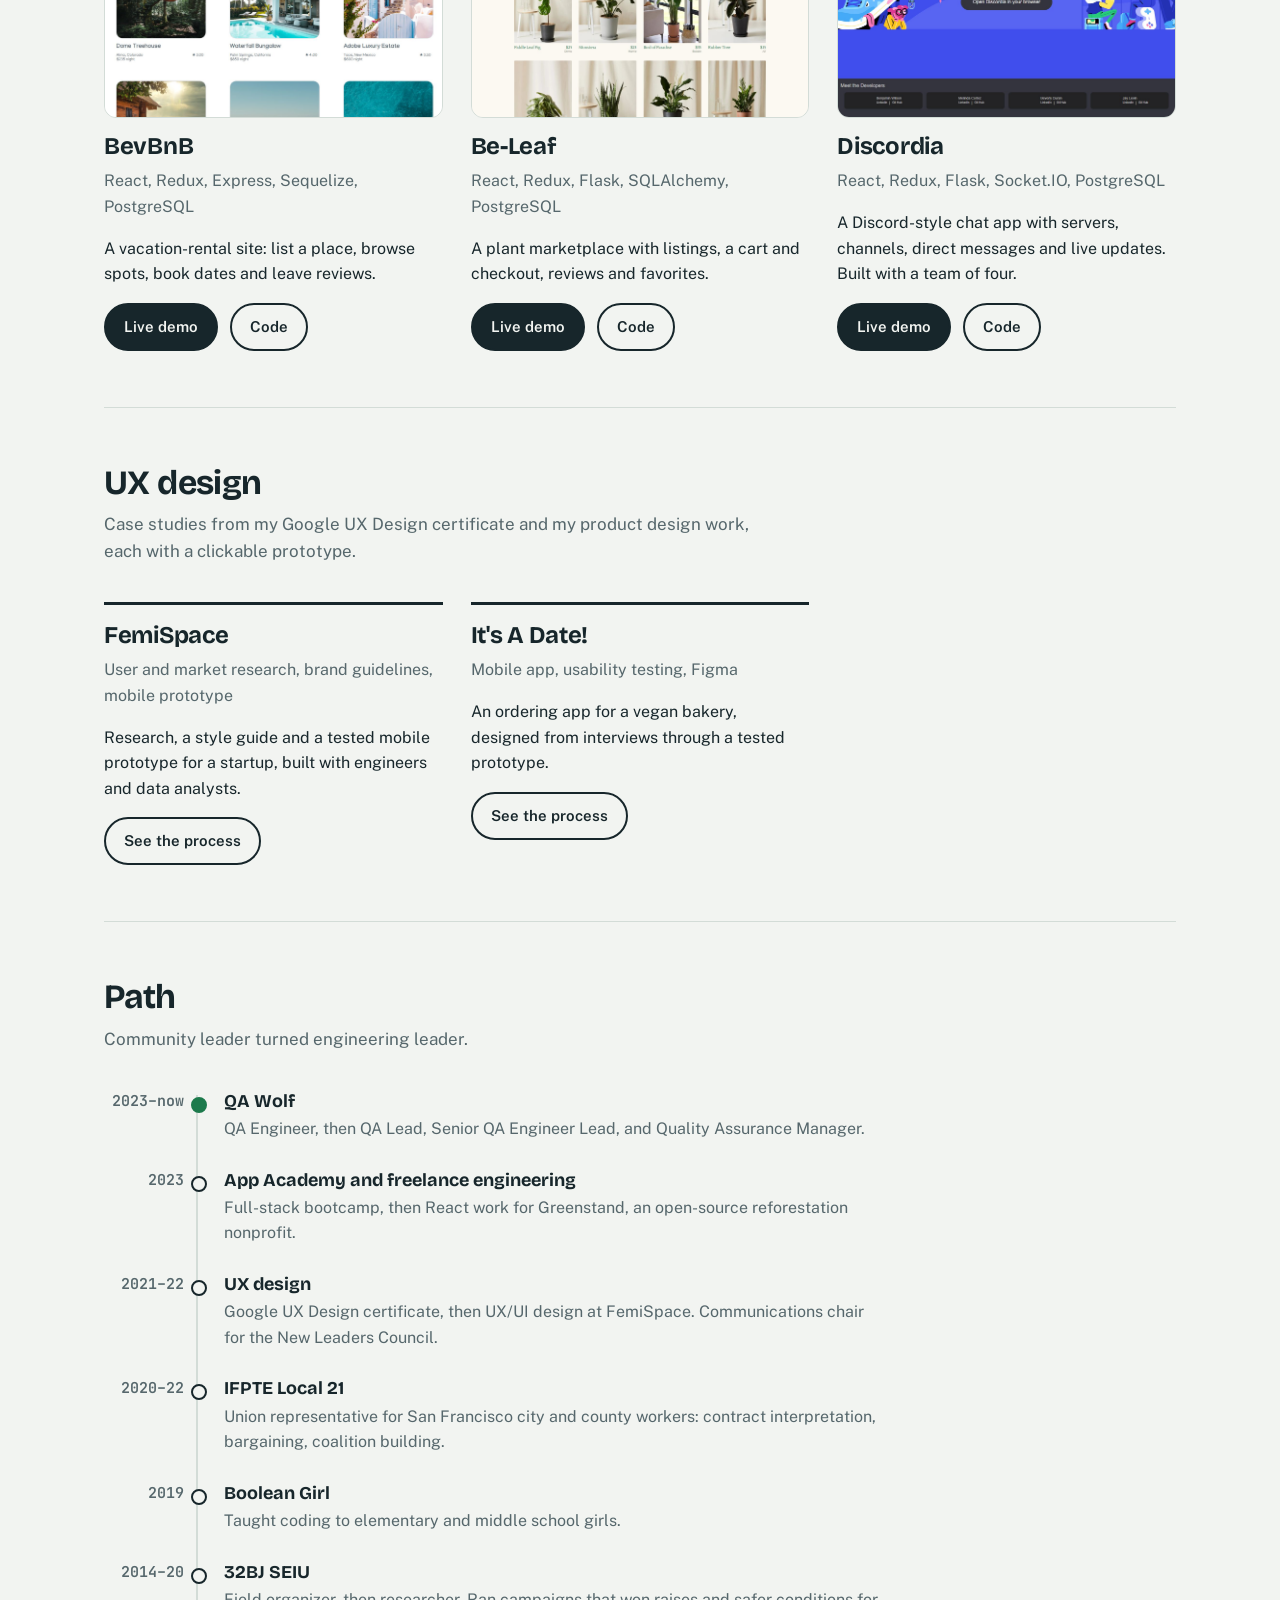
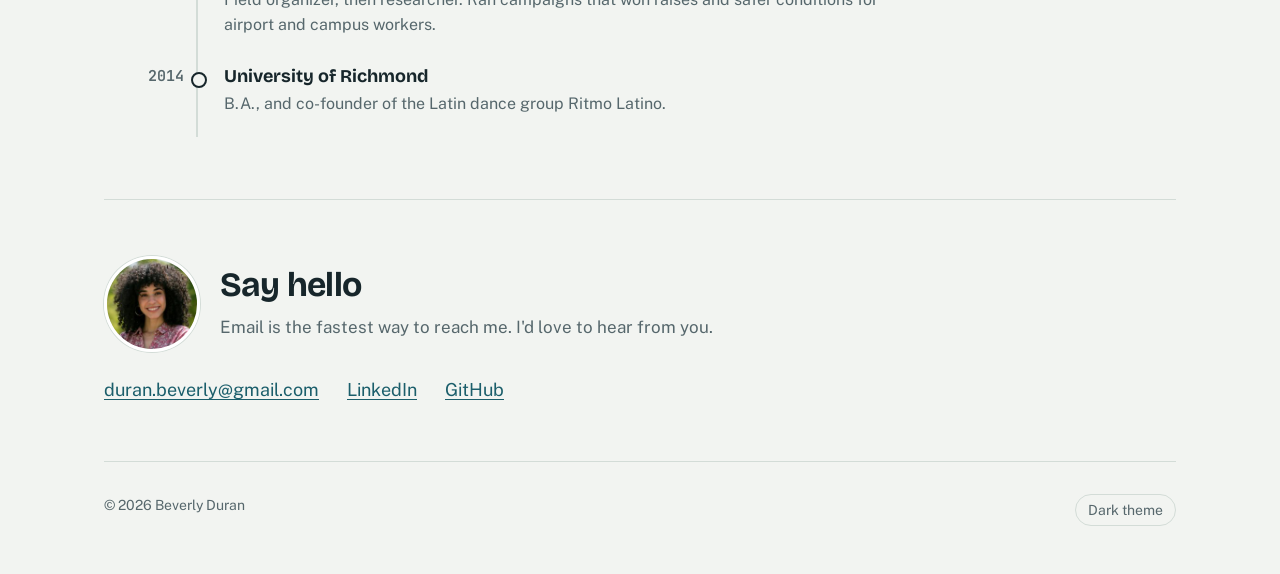
==== commit b5949e2d: "Restore dashes in year ranges Co-Authored-By: Claude Opus 5.5 <noreply@anthropic.com> Claude-Session" ====
--- a/index.html
+++ b/index.html
@@ -41,7 +41,7 @@
         <div class="run" role="img" aria-label="A test run of Beverly's career: five checks passed over eleven years.">
           <p class="cmd" aria-hidden="true">$ npx playwright test <span>career.spec.ts</span></p>
           <ol aria-hidden="true">
-            <li><span class="ok">✓</span><span>organizes thousands of workers</span><span class="t">2014-22</span></li>
+            <li><span class="ok">✓</span><span>organizes thousands of workers</span><span class="t">2014–22</span></li>
             <li><span class="ok">✓</span><span>teaches kids to code</span><span class="t">2019</span></li>
             <li><span class="ok">✓</span><span>designs for real users</span><span class="t">2022</span></li>
             <li><span class="ok">✓</span><span>ships full-stack apps</span><span class="t">2023</span></li>
@@ -124,12 +124,12 @@
         <h2 id="path-h">Path</h2>
         <p class="section-intro">Community leader turned engineering leader.</p>
         <ol class="path">
-          <li class="now"><span class="yr">2023-now</span><div><h4>QA Wolf</h4><p>QA Engineer, then QA Lead, Senior QA Engineer Lead, and Quality Assurance Manager.</p></div></li>
+          <li class="now"><span class="yr">2023–now</span><div><h4>QA Wolf</h4><p>QA Engineer, then QA Lead, Senior QA Engineer Lead, and Quality Assurance Manager.</p></div></li>
           <li><span class="yr">2023</span><div><h4>App Academy and freelance engineering</h4><p>Full-stack bootcamp, then React work for Greenstand, an open-source reforestation nonprofit.</p></div></li>
-          <li><span class="yr">2021-22</span><div><h4>UX design</h4><p>Google UX Design certificate, then UX/UI design at FemiSpace. Communications chair for the New Leaders Council.</p></div></li>
-          <li><span class="yr">2020-22</span><div><h4>IFPTE Local 21</h4><p>Union representative for San Francisco city and county workers: contract interpretation, bargaining, coalition building.</p></div></li>
+          <li><span class="yr">2021–22</span><div><h4>UX design</h4><p>Google UX Design certificate, then UX/UI design at FemiSpace. Communications chair for the New Leaders Council.</p></div></li>
+          <li><span class="yr">2020–22</span><div><h4>IFPTE Local 21</h4><p>Union representative for San Francisco city and county workers: contract interpretation, bargaining, coalition building.</p></div></li>
           <li><span class="yr">2019</span><div><h4>Boolean Girl</h4><p>Taught coding to elementary and middle school girls.</p></div></li>
-          <li><span class="yr">2014-20</span><div><h4>32BJ SEIU</h4><p>Field organizer, then researcher. Ran campaigns that won raises and safer conditions for airport and campus workers.</p></div></li>
+          <li><span class="yr">2014–20</span><div><h4>32BJ SEIU</h4><p>Field organizer, then researcher. Ran campaigns that won raises and safer conditions for airport and campus workers.</p></div></li>
           <li><span class="yr">2014</span><div><h4>University of Richmond</h4><p>B.A., and co-founder of the Latin dance group Ritmo Latino.</p></div></li>
         </ol>
       </section>
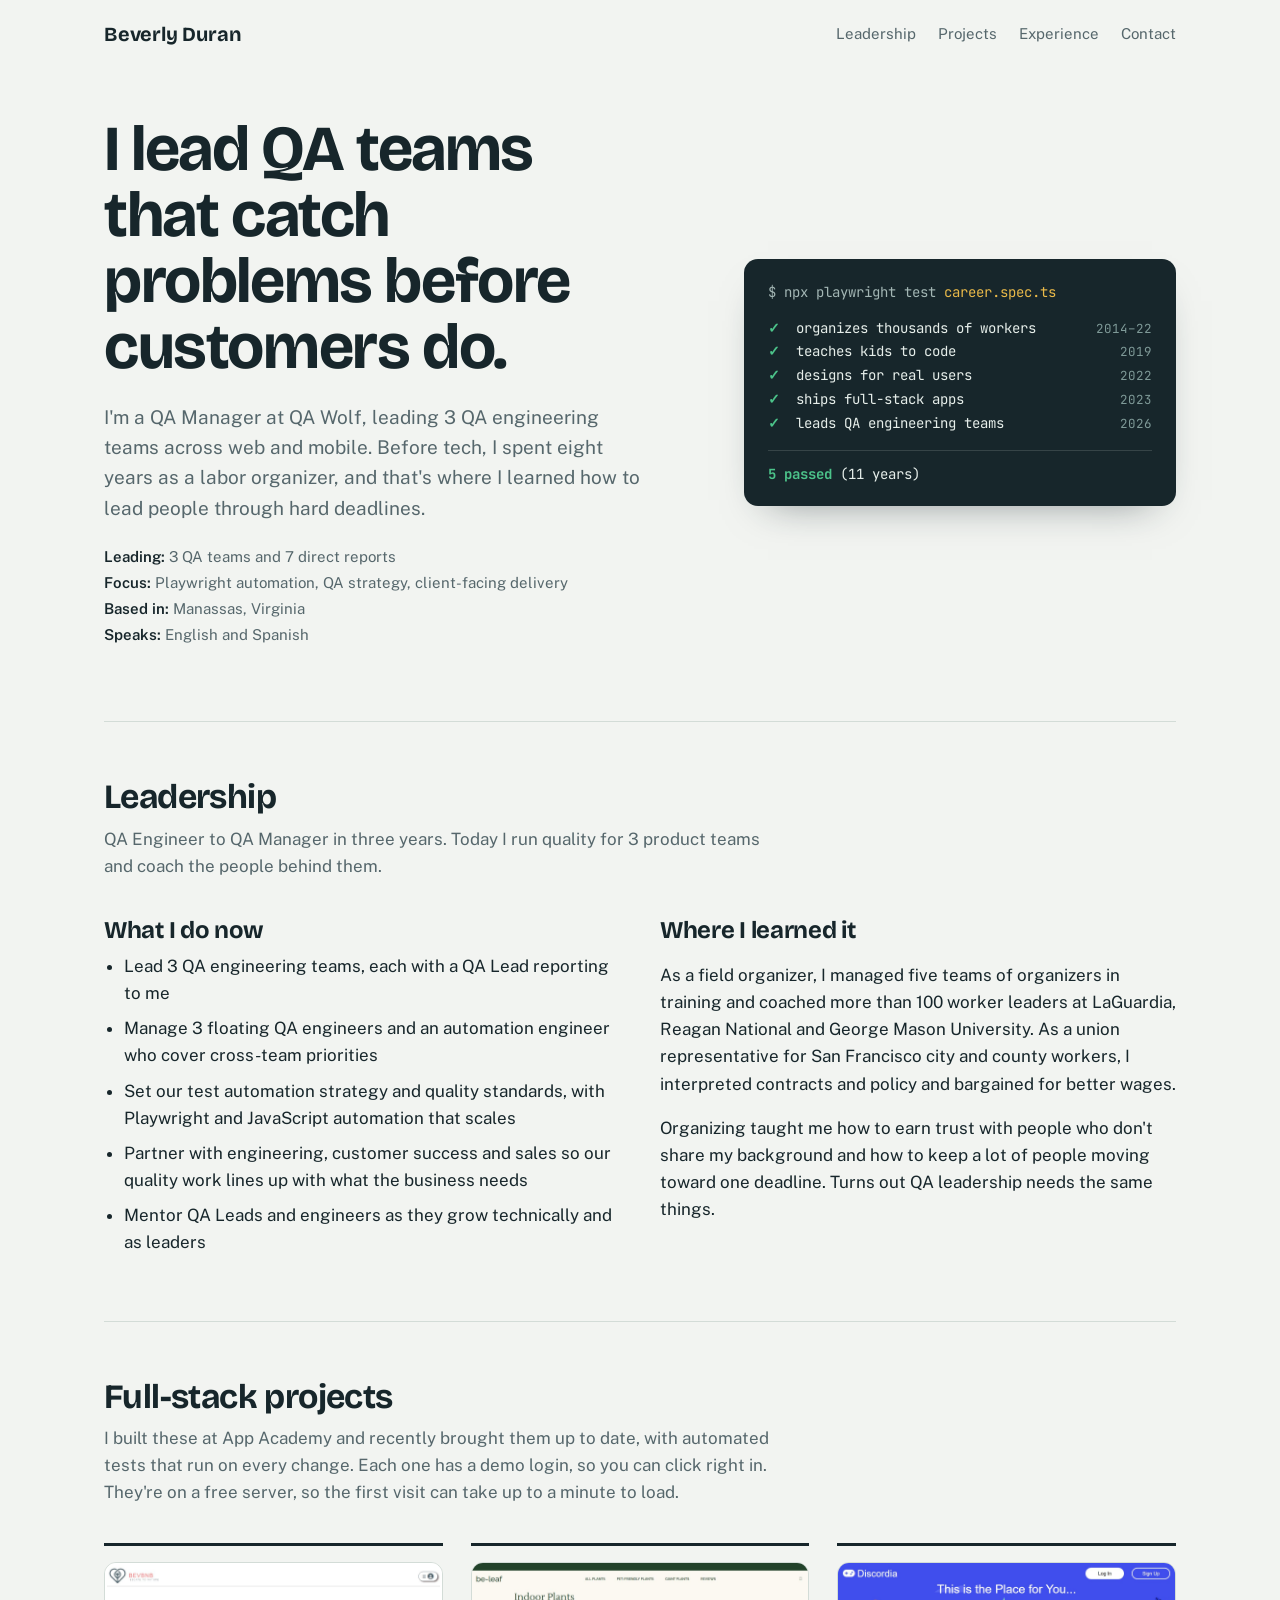
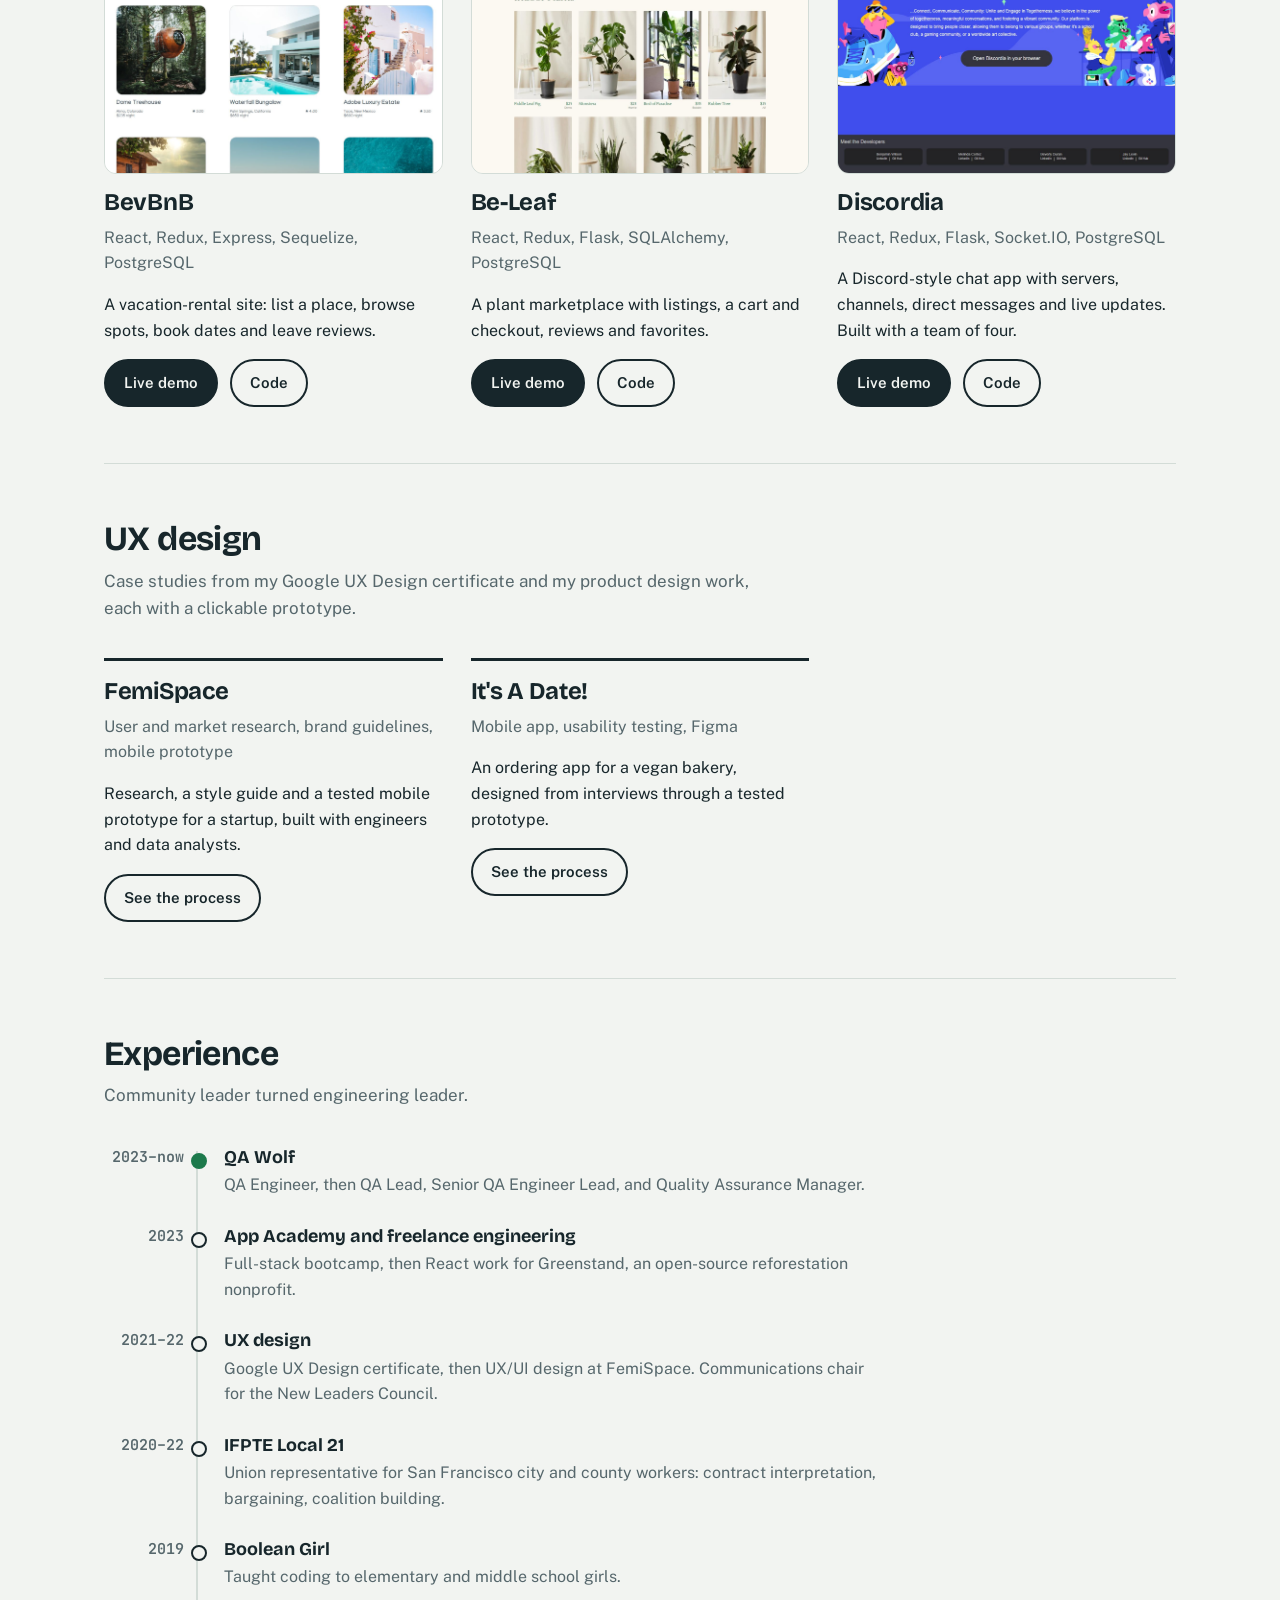
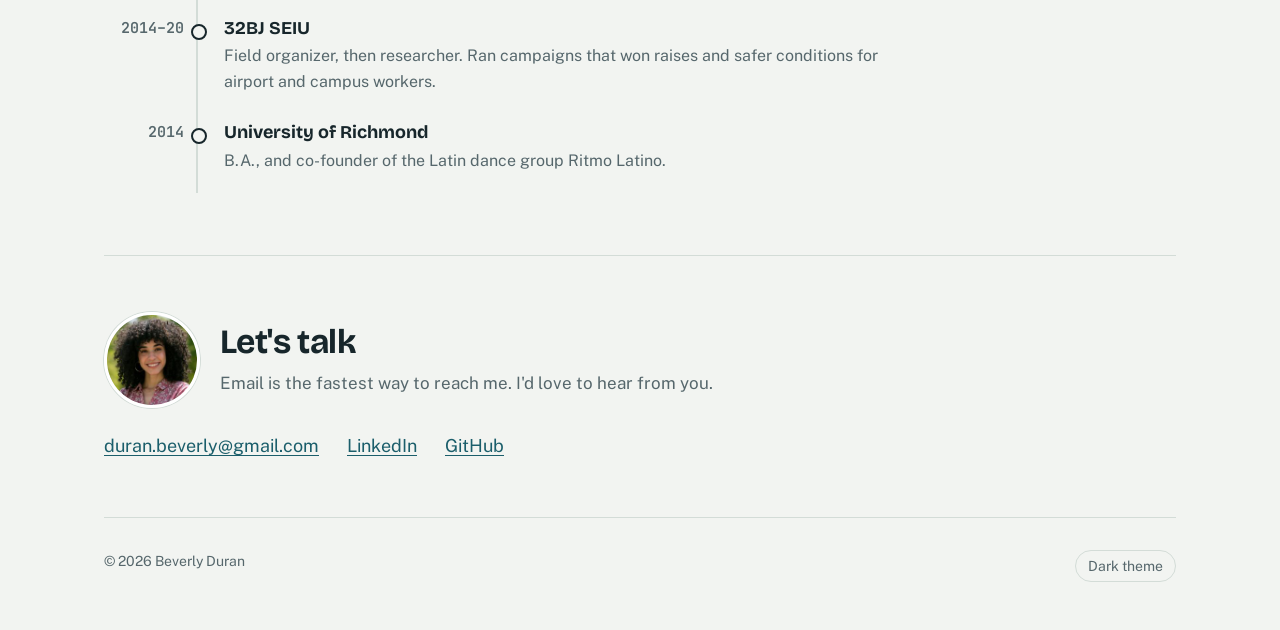
==== commit c5fe291c: "Sharpen headlines for recruiters: title, intro scope, section names Co-Authored-By: Claude Opus 5.5 " ====
--- a/index.html
+++ b/index.html
@@ -3,10 +3,10 @@
 <head>
   <meta charset="utf-8">
   <meta name="viewport" content="width=device-width, initial-scale=1">
-  <title>Beverly Duran</title>
-  <meta name="description" content="Beverly Duran leads QA engineering teams at QA Wolf. Before tech, eight years organizing workers in the labor movement.">
-  <meta property="og:title" content="Beverly Duran">
-  <meta property="og:description" content="QA leader and former labor organizer.">
+  <title>Beverly Duran | QA Manager &amp; Test Automation Leader</title>
+  <meta name="description" content="QA Manager leading 3 QA engineering teams at QA Wolf. Playwright test automation, web and mobile quality, and 8 years of organizing behind how I lead.">
+  <meta property="og:title" content="Beverly Duran | QA Manager &amp; Test Automation Leader">
+  <meta property="og:description" content="QA Manager leading 3 QA engineering teams. Playwright automation, web and mobile quality, and an organizer's approach to leading people.">
   <meta property="og:image" content="https://www.beverlyduran.com/assets/img/bevbnb.jpg">
   <link rel="icon" href="assets/img/favicon.svg" type="image/svg+xml">
   <link rel="preconnect" href="https://fonts.googleapis.com">
@@ -21,8 +21,8 @@
       <a class="name" href="index.html">Beverly Duran</a>
       <nav aria-label="Main">
         <a href="#leadership">Leadership</a>
-        <a href="#work">Work</a>
-        <a href="#path">Path</a>
+        <a href="#work">Projects</a>
+        <a href="#path">Experience</a>
         <a href="#contact">Contact</a>
       </nav>
     </header>
@@ -31,9 +31,10 @@
       <div class="hero">
         <div>
           <h1>I lead QA teams that catch problems before customers do.</h1>
-          <p class="lede">I'm a QA Manager at QA Wolf. Before tech, I spent eight years as a labor organizer, and that's where I learned how to lead people through hard deadlines.</p>
+          <p class="lede">I'm a QA Manager at QA Wolf, leading 3 QA engineering teams across web and mobile. Before tech, I spent eight years as a labor organizer, and that's where I learned how to lead people through hard deadlines.</p>
           <ul class="facts">
-            <li><b>Now:</b> 3 QA engineering teams, Playwright test automation, web and mobile</li>
+            <li><b>Leading:</b> 3 QA teams and 7 direct reports</li>
+            <li><b>Focus:</b> Playwright automation, QA strategy, client-facing delivery</li>
             <li><b>Based in:</b> Manassas, Virginia</li>
             <li><b>Speaks:</b> English and Spanish</li>
           </ul>
@@ -52,11 +53,11 @@
       </div>
 
       <section id="leadership" aria-labelledby="lead-h">
-        <h2 id="lead-h">How I lead</h2>
-        <p class="section-intro">I started at QA Wolf as a QA Engineer in 2023. Three years later, I run quality for multiple product teams.</p>
+        <h2 id="lead-h">Leadership</h2>
+        <p class="section-intro">QA Engineer to QA Manager in three years. Today I run quality for 3 product teams and coach the people behind them.</p>
         <div class="lead-grid">
           <div>
-            <h3>Today</h3>
+            <h3>What I do now</h3>
             <ul>
               <li>Lead 3 QA engineering teams, each with a QA Lead reporting to me</li>
               <li>Manage 3 floating QA engineers and an automation engineer who cover cross-team priorities</li>
@@ -66,7 +67,7 @@
             </ul>
           </div>
           <div>
-            <h3>Where it comes from</h3>
+            <h3>Where I learned it</h3>
             <p>As a field organizer, I managed five teams of organizers in training and coached more than 100 worker leaders at LaGuardia, Reagan National and George Mason University. As a union representative for San Francisco city and county workers, I interpreted contracts and policy and bargained for better wages.</p>
             <p>Organizing taught me how to earn trust with people who don't share my background and how to keep a lot of people moving toward one deadline. Turns out QA leadership needs the same things.</p>
           </div>
@@ -74,7 +75,7 @@
       </section>
 
       <section id="work" aria-labelledby="fs-h">
-        <h2 id="fs-h">Full-stack foundations</h2>
+        <h2 id="fs-h">Full-stack projects</h2>
         <p class="section-intro">I built these at App Academy and recently brought them up to date, with automated tests that run on every change. Each one has a demo login, so you can click right in. They're on a free server, so the first visit can take up to a minute to load.</p>
         <div class="list">
           <article>
@@ -121,7 +122,7 @@
       </section>
 
       <section id="path" aria-labelledby="path-h">
-        <h2 id="path-h">Path</h2>
+        <h2 id="path-h">Experience</h2>
         <p class="section-intro">Community leader turned engineering leader.</p>
         <ol class="path">
           <li class="now"><span class="yr">2023–now</span><div><h4>QA Wolf</h4><p>QA Engineer, then QA Lead, Senior QA Engineer Lead, and Quality Assurance Manager.</p></div></li>
@@ -138,7 +139,7 @@
         <div class="hello">
           <img class="hello-photo" src="assets/img/headshot.jpg" alt="Beverly Duran" width="96" height="96" loading="lazy" onerror="this.remove()">
           <div>
-            <h2 id="contact-h">Say hello</h2>
+            <h2 id="contact-h">Let's talk</h2>
             <p class="section-intro">Email is the fastest way to reach me. I'd love to hear from you.</p>
           </div>
         </div>
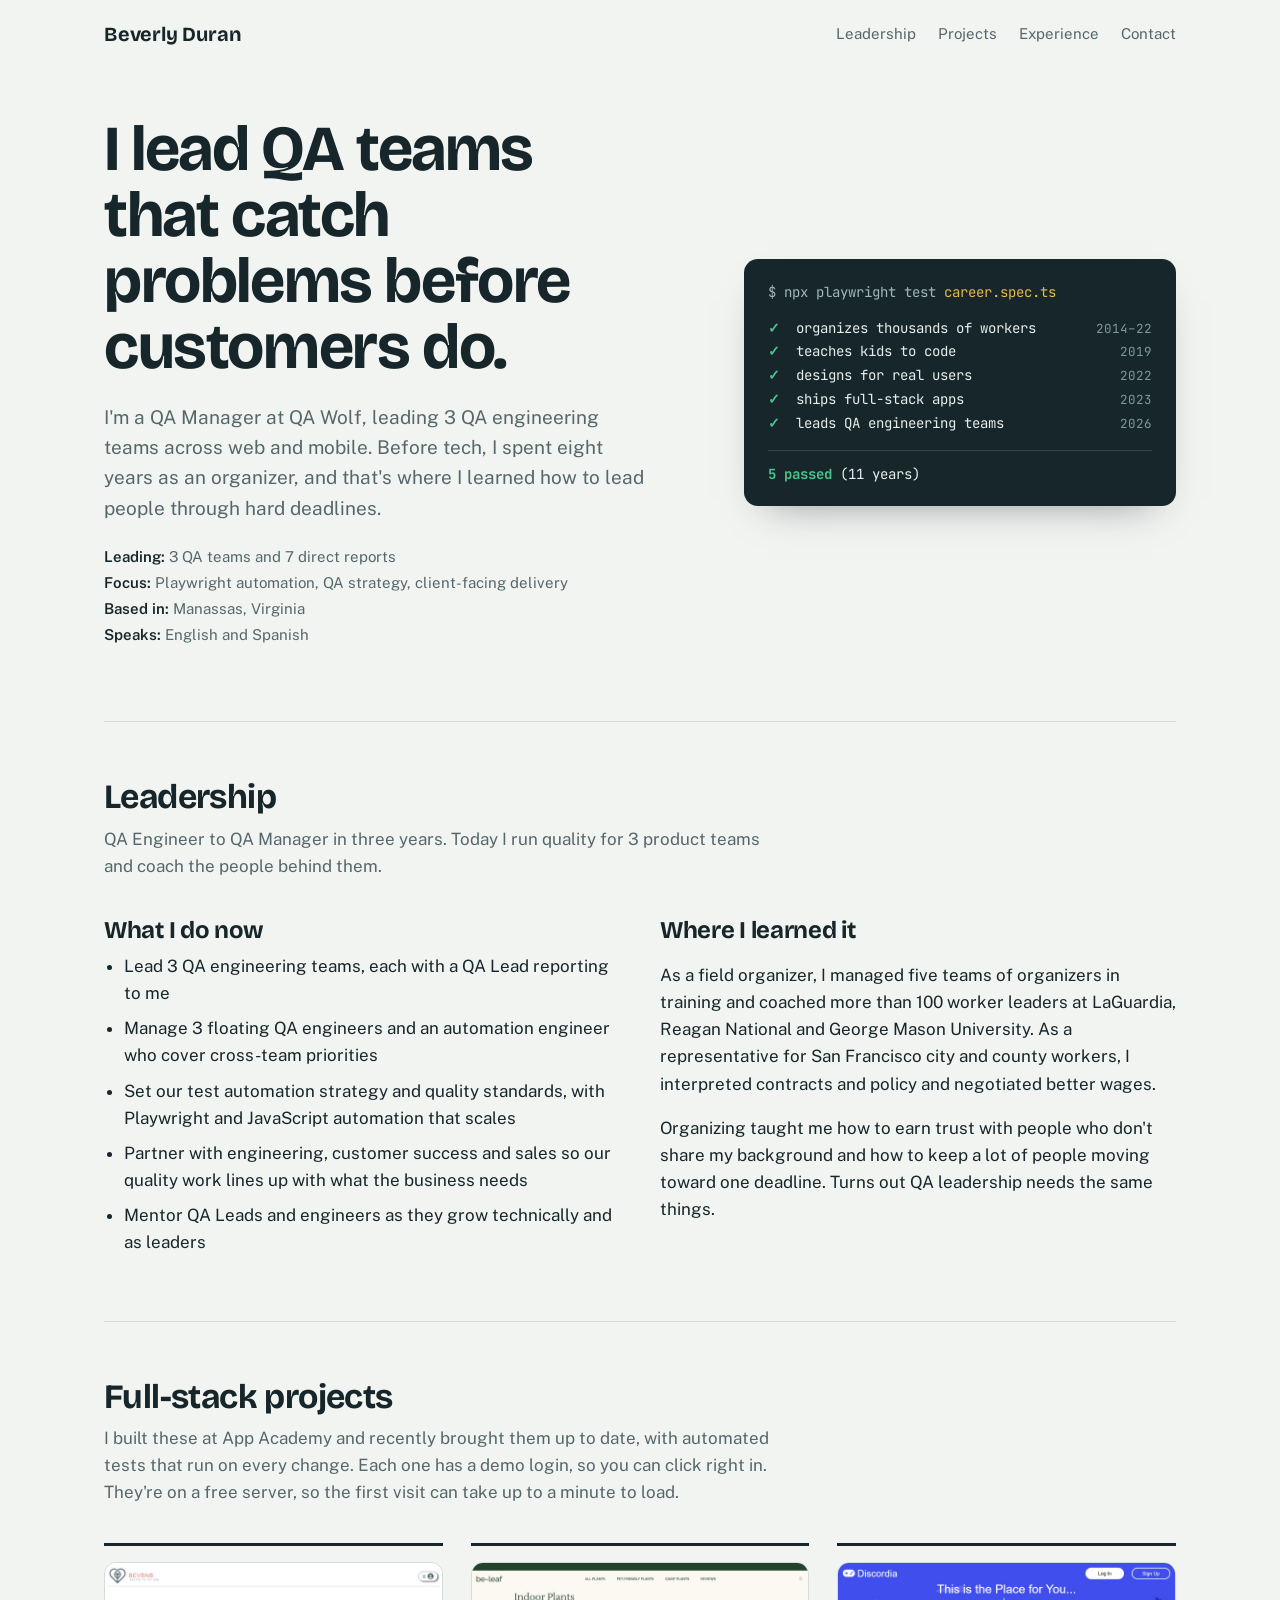
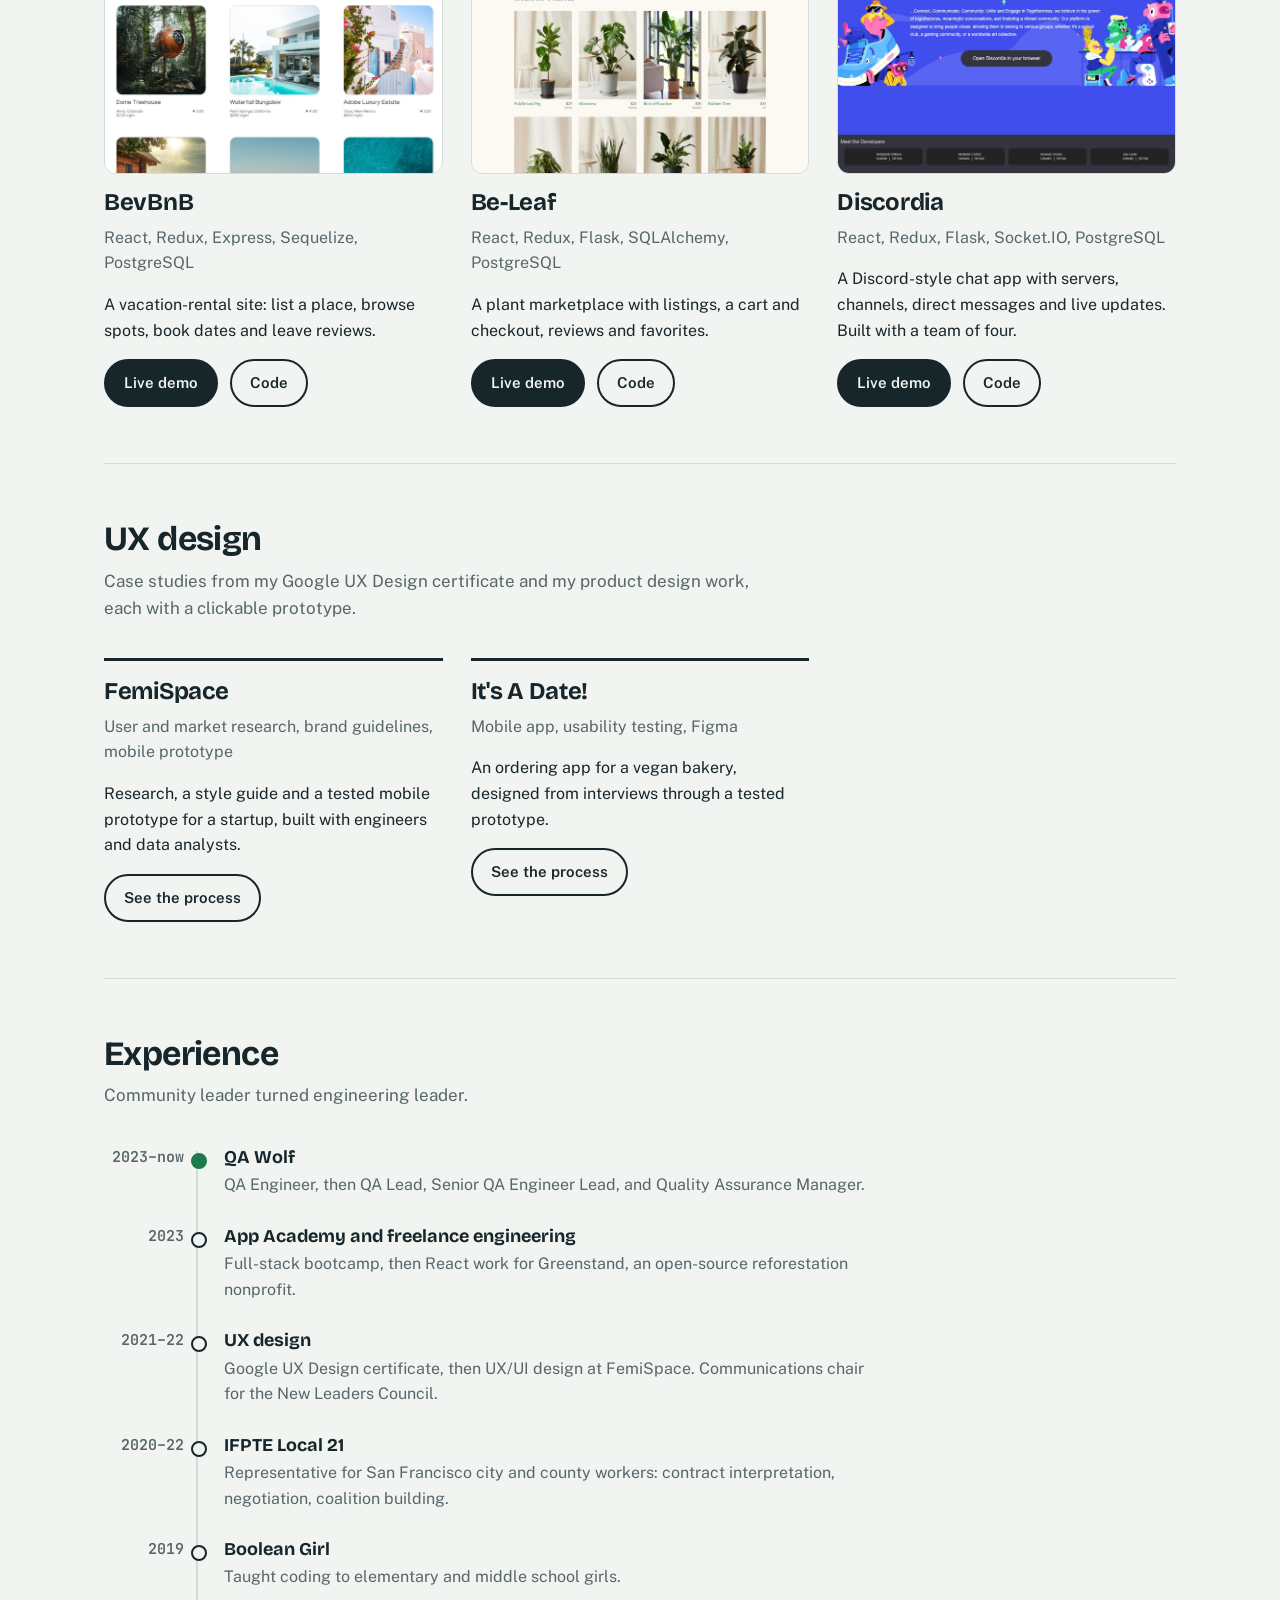
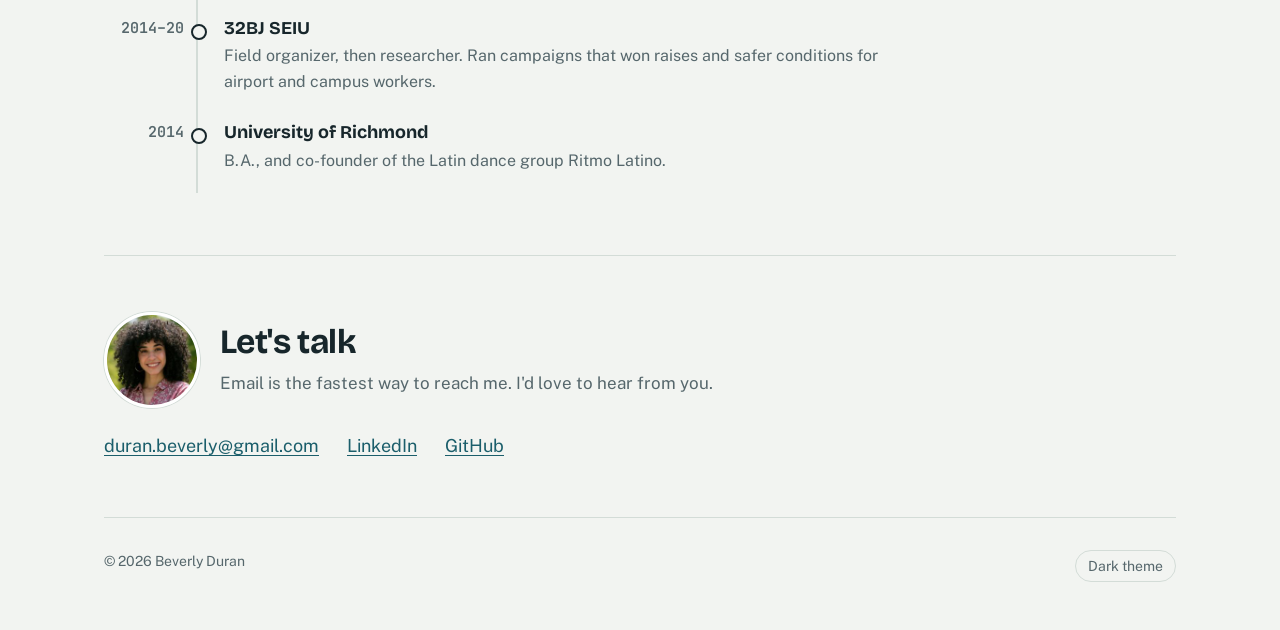
==== commit c4f992b9: "Describe organizing work in neutral terms Co-Authored-By: Claude Opus 5.5 <noreply@anthropic.com> Cl" ====
--- a/index.html
+++ b/index.html
@@ -31,7 +31,7 @@
       <div class="hero">
         <div>
           <h1>I lead QA teams that catch problems before customers do.</h1>
-          <p class="lede">I'm a QA Manager at QA Wolf, leading 3 QA engineering teams across web and mobile. Before tech, I spent eight years as a labor organizer, and that's where I learned how to lead people through hard deadlines.</p>
+          <p class="lede">I'm a QA Manager at QA Wolf, leading 3 QA engineering teams across web and mobile. Before tech, I spent eight years as an organizer, and that's where I learned how to lead people through hard deadlines.</p>
           <ul class="facts">
             <li><b>Leading:</b> 3 QA teams and 7 direct reports</li>
             <li><b>Focus:</b> Playwright automation, QA strategy, client-facing delivery</li>
@@ -68,7 +68,7 @@
           </div>
           <div>
             <h3>Where I learned it</h3>
-            <p>As a field organizer, I managed five teams of organizers in training and coached more than 100 worker leaders at LaGuardia, Reagan National and George Mason University. As a union representative for San Francisco city and county workers, I interpreted contracts and policy and bargained for better wages.</p>
+            <p>As a field organizer, I managed five teams of organizers in training and coached more than 100 worker leaders at LaGuardia, Reagan National and George Mason University. As a representative for San Francisco city and county workers, I interpreted contracts and policy and negotiated better wages.</p>
             <p>Organizing taught me how to earn trust with people who don't share my background and how to keep a lot of people moving toward one deadline. Turns out QA leadership needs the same things.</p>
           </div>
         </div>
@@ -128,7 +128,7 @@
           <li class="now"><span class="yr">2023–now</span><div><h4>QA Wolf</h4><p>QA Engineer, then QA Lead, Senior QA Engineer Lead, and Quality Assurance Manager.</p></div></li>
           <li><span class="yr">2023</span><div><h4>App Academy and freelance engineering</h4><p>Full-stack bootcamp, then React work for Greenstand, an open-source reforestation nonprofit.</p></div></li>
           <li><span class="yr">2021–22</span><div><h4>UX design</h4><p>Google UX Design certificate, then UX/UI design at FemiSpace. Communications chair for the New Leaders Council.</p></div></li>
-          <li><span class="yr">2020–22</span><div><h4>IFPTE Local 21</h4><p>Union representative for San Francisco city and county workers: contract interpretation, bargaining, coalition building.</p></div></li>
+          <li><span class="yr">2020–22</span><div><h4>IFPTE Local 21</h4><p>Representative for San Francisco city and county workers: contract interpretation, negotiation, coalition building.</p></div></li>
           <li><span class="yr">2019</span><div><h4>Boolean Girl</h4><p>Taught coding to elementary and middle school girls.</p></div></li>
           <li><span class="yr">2014–20</span><div><h4>32BJ SEIU</h4><p>Field organizer, then researcher. Ran campaigns that won raises and safer conditions for airport and campus workers.</p></div></li>
           <li><span class="yr">2014</span><div><h4>University of Richmond</h4><p>B.A., and co-founder of the Latin dance group Ritmo Latino.</p></div></li>
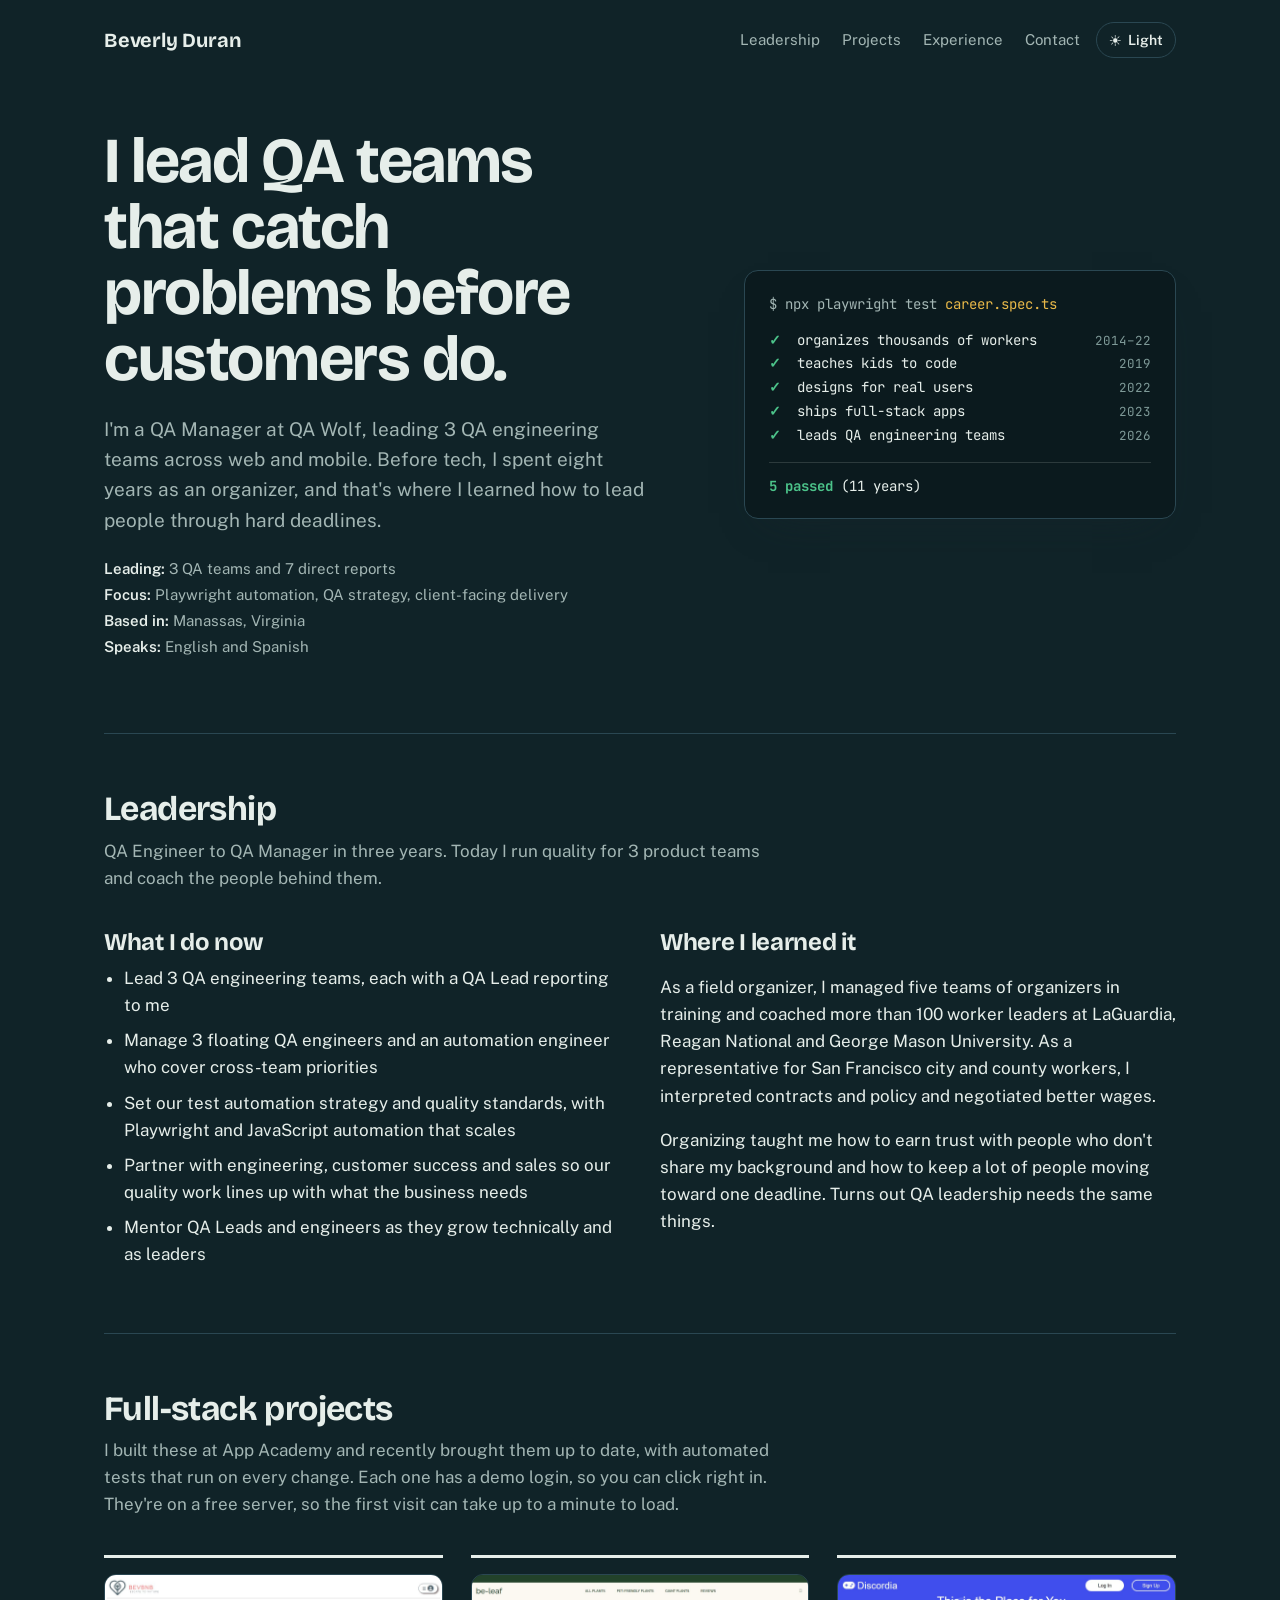
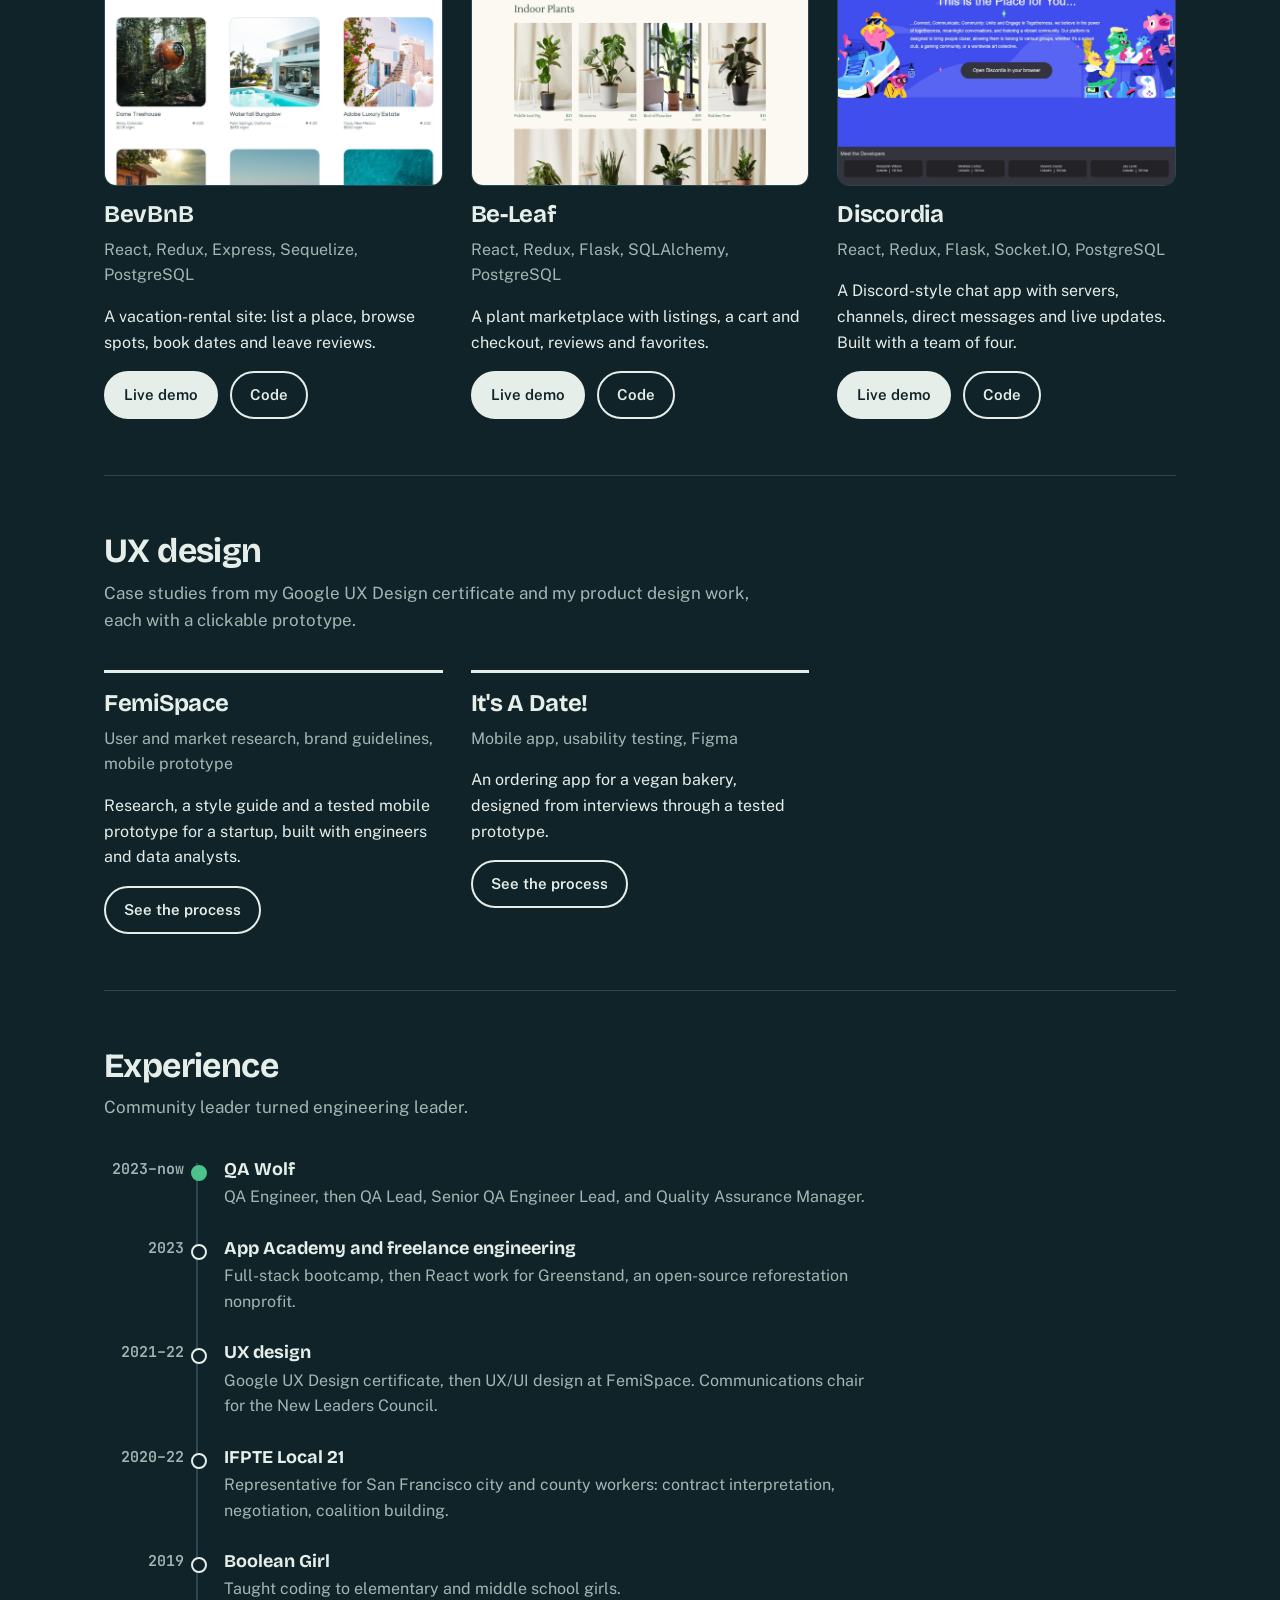
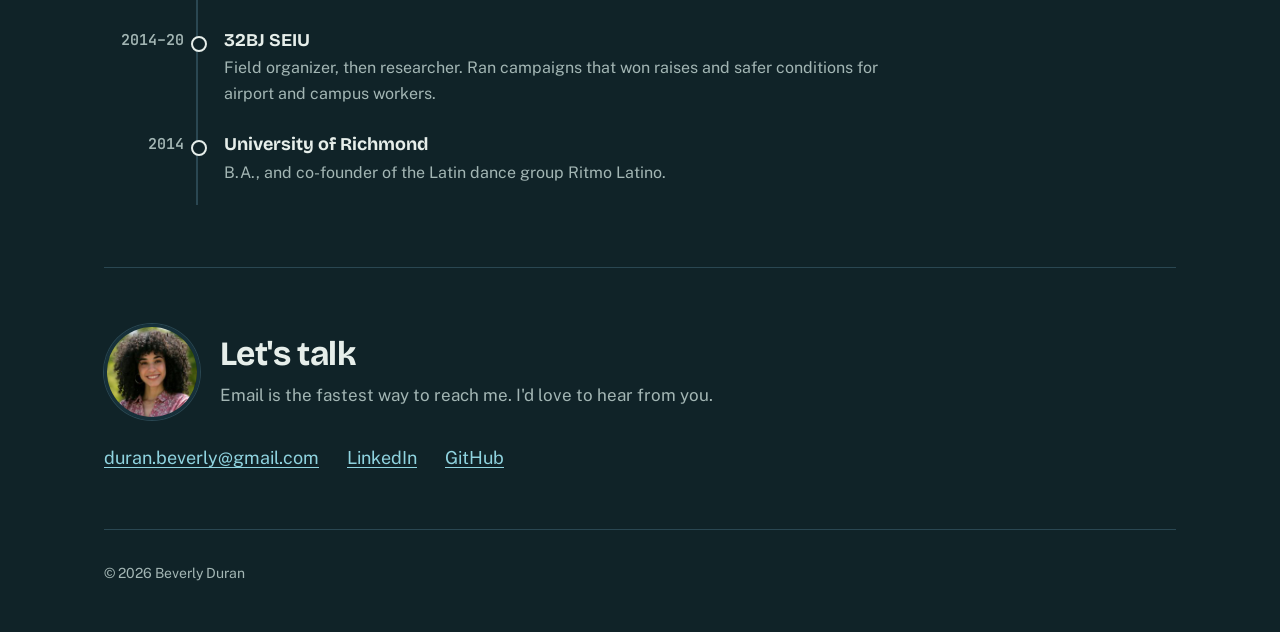
==== commit f4eaefe9: "Dark mode by default, with a light/dark switch at the top of every page Co-Authored-By: Claude Opus " ====
--- a/index.html
+++ b/index.html
@@ -13,7 +13,7 @@
   <link rel="preconnect" href="https://fonts.gstatic.com" crossorigin>
   <link href="https://fonts.googleapis.com/css2?family=Bricolage+Grotesque:opsz,wght@12..96,600;12..96,700&family=JetBrains+Mono:wght@400;600;700&family=Public+Sans:ital,wght@0,400;0,600;1,400&display=swap" rel="stylesheet">
   <link rel="stylesheet" href="assets/site.css">
-  <script>try { const t = localStorage.getItem('theme'); if (t) document.documentElement.dataset.theme = t; } catch (e) {}</script>
+  <script>(function(){var t='dark';try{t=localStorage.getItem('theme')||'dark'}catch(e){}document.documentElement.dataset.theme=t})();</script>
 </head>
 <body>
   <div class="wrap">
@@ -25,6 +25,7 @@
         <a href="#path">Experience</a>
         <a href="#contact">Contact</a>
       </nav>
+      <button class="theme-toggle" type="button" id="theme" aria-label="Switch to light mode"><span class="ico" aria-hidden="true">☀</span><span class="lbl">Light</span></button>
     </header>
 
     <main>
@@ -153,7 +154,7 @@
 
     <footer>
       <span>© 2026 Beverly Duran</span>
-      <button class="theme-toggle" type="button" id="theme">Switch theme</button>
+      
     </footer>
   </div>
   <script src="assets/site.js"></script>
--- a/assets/site.css
+++ b/assets/site.css
@@ -59,7 +59,7 @@
 /* ---- Top bar ---- */
 .top { display: flex; justify-content: space-between; align-items: center; gap: 16px; padding: 22px 0; flex-wrap: wrap; }
 .top .name { font: 700 20px/1 var(--display); color: var(--ink); text-decoration: none; letter-spacing: -0.2px; }
-.top nav { display: flex; gap: 22px; flex-wrap: wrap; }
+.top nav { display: flex; gap: 22px; flex-wrap: wrap; margin-left: auto; }
 .top nav a { color: var(--muted); text-decoration: none; font-size: 15px; }
 .top nav a:hover, .top nav a[aria-current] { color: var(--ink); }
 
@@ -174,7 +174,11 @@
 /* Contact */
 .contact { display: flex; gap: 28px; flex-wrap: wrap; align-items: baseline; font-size: 18px; }
 footer { padding: 32px 0 48px; color: var(--muted); font-size: 14px; border-top: 1px solid var(--line); display: flex; justify-content: space-between; gap: 16px; flex-wrap: wrap; }
-.theme-toggle { background: none; border: 1px solid var(--line); color: var(--muted); border-radius: 999px; padding: 4px 12px; font: inherit; cursor: pointer; }
+.theme-toggle { display: inline-flex; align-items: center; gap: 6px; background: none; border: 1px solid var(--line); color: var(--ink); border-radius: 999px; padding: 6px 12px; font: 600 14px/1 var(--body); cursor: pointer; min-height: 36px; }
+.theme-toggle:hover { border-color: var(--ink); }
+.theme-toggle .ico { font-size: 15px; }
+.top { position: relative; }
+@media (max-width: 600px) { .theme-toggle .lbl { display: none; } .theme-toggle { padding: 6px 10px; order: 2; margin-left: auto; } .top nav { order: 3; width: 100%; margin-left: 0; gap: 18px; } }
 
 /* Case-study pages */
 .cs-head { padding: 32px 0 40px; }
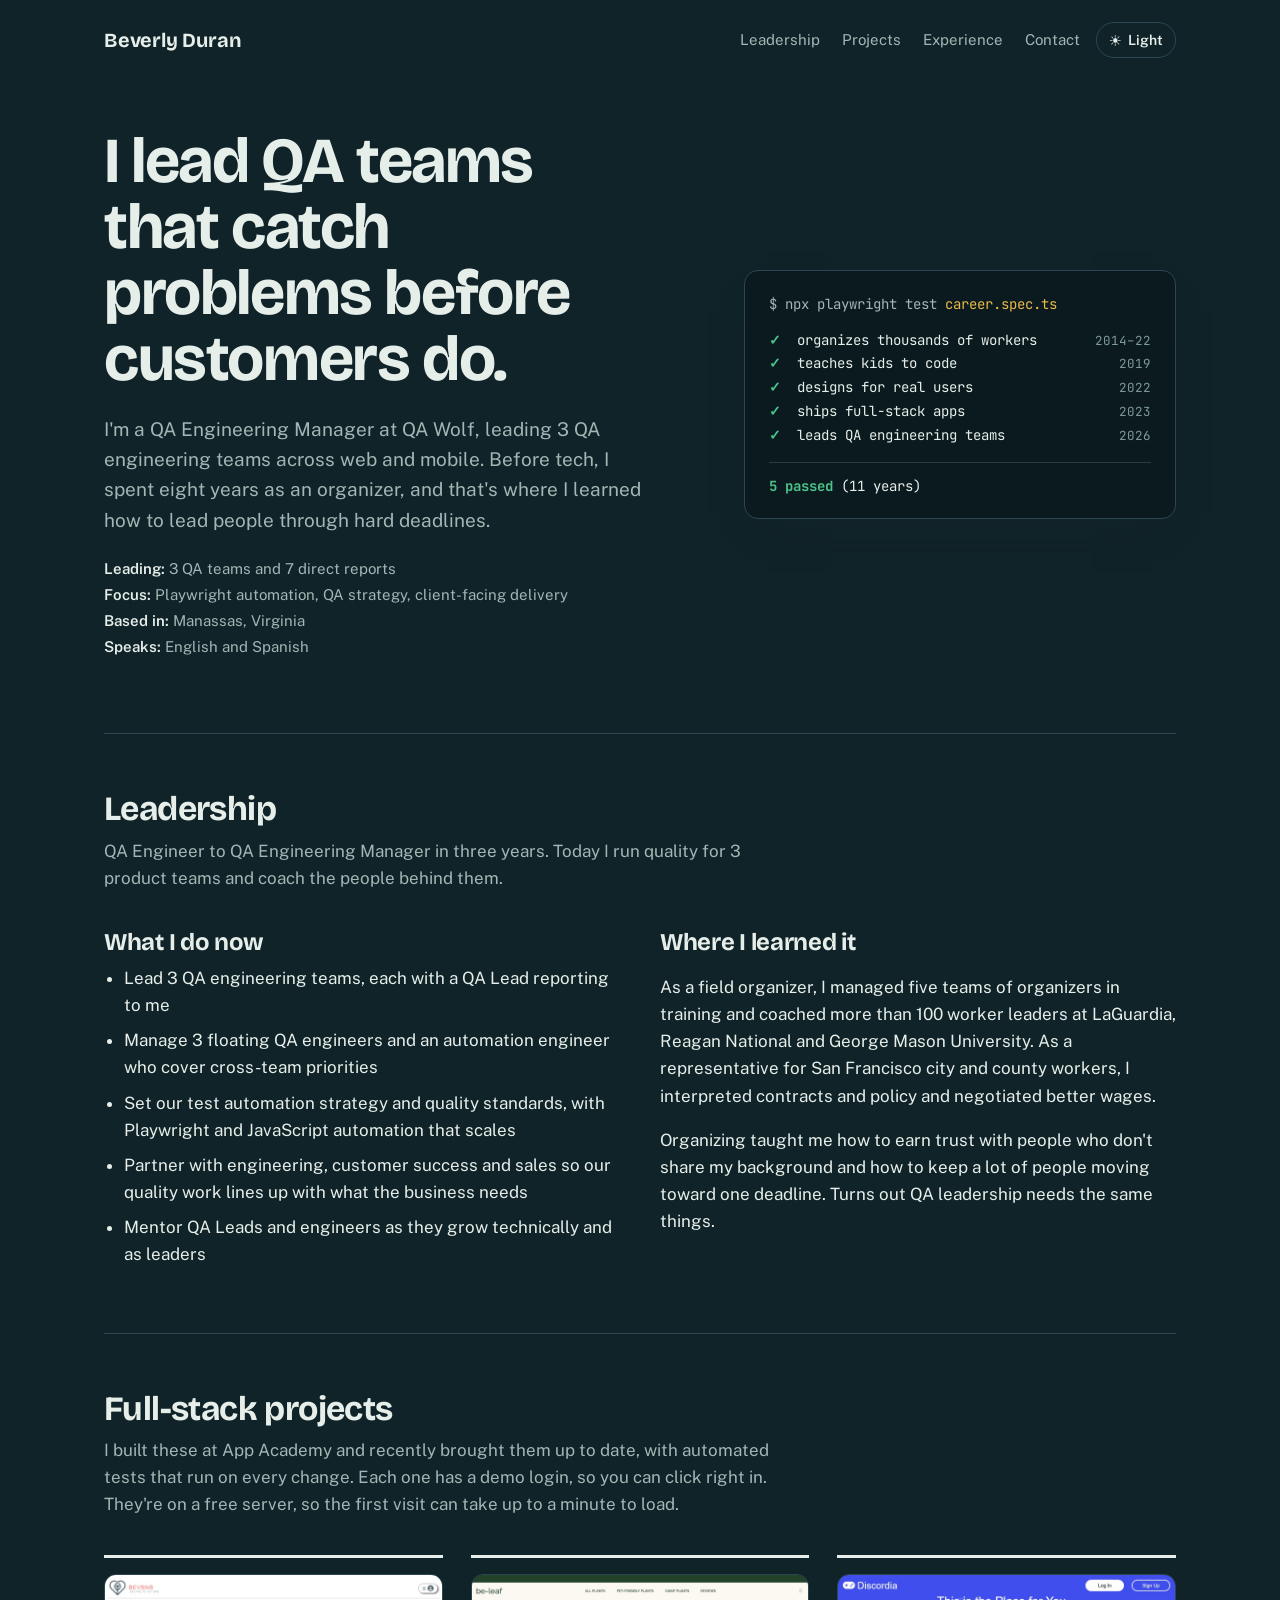
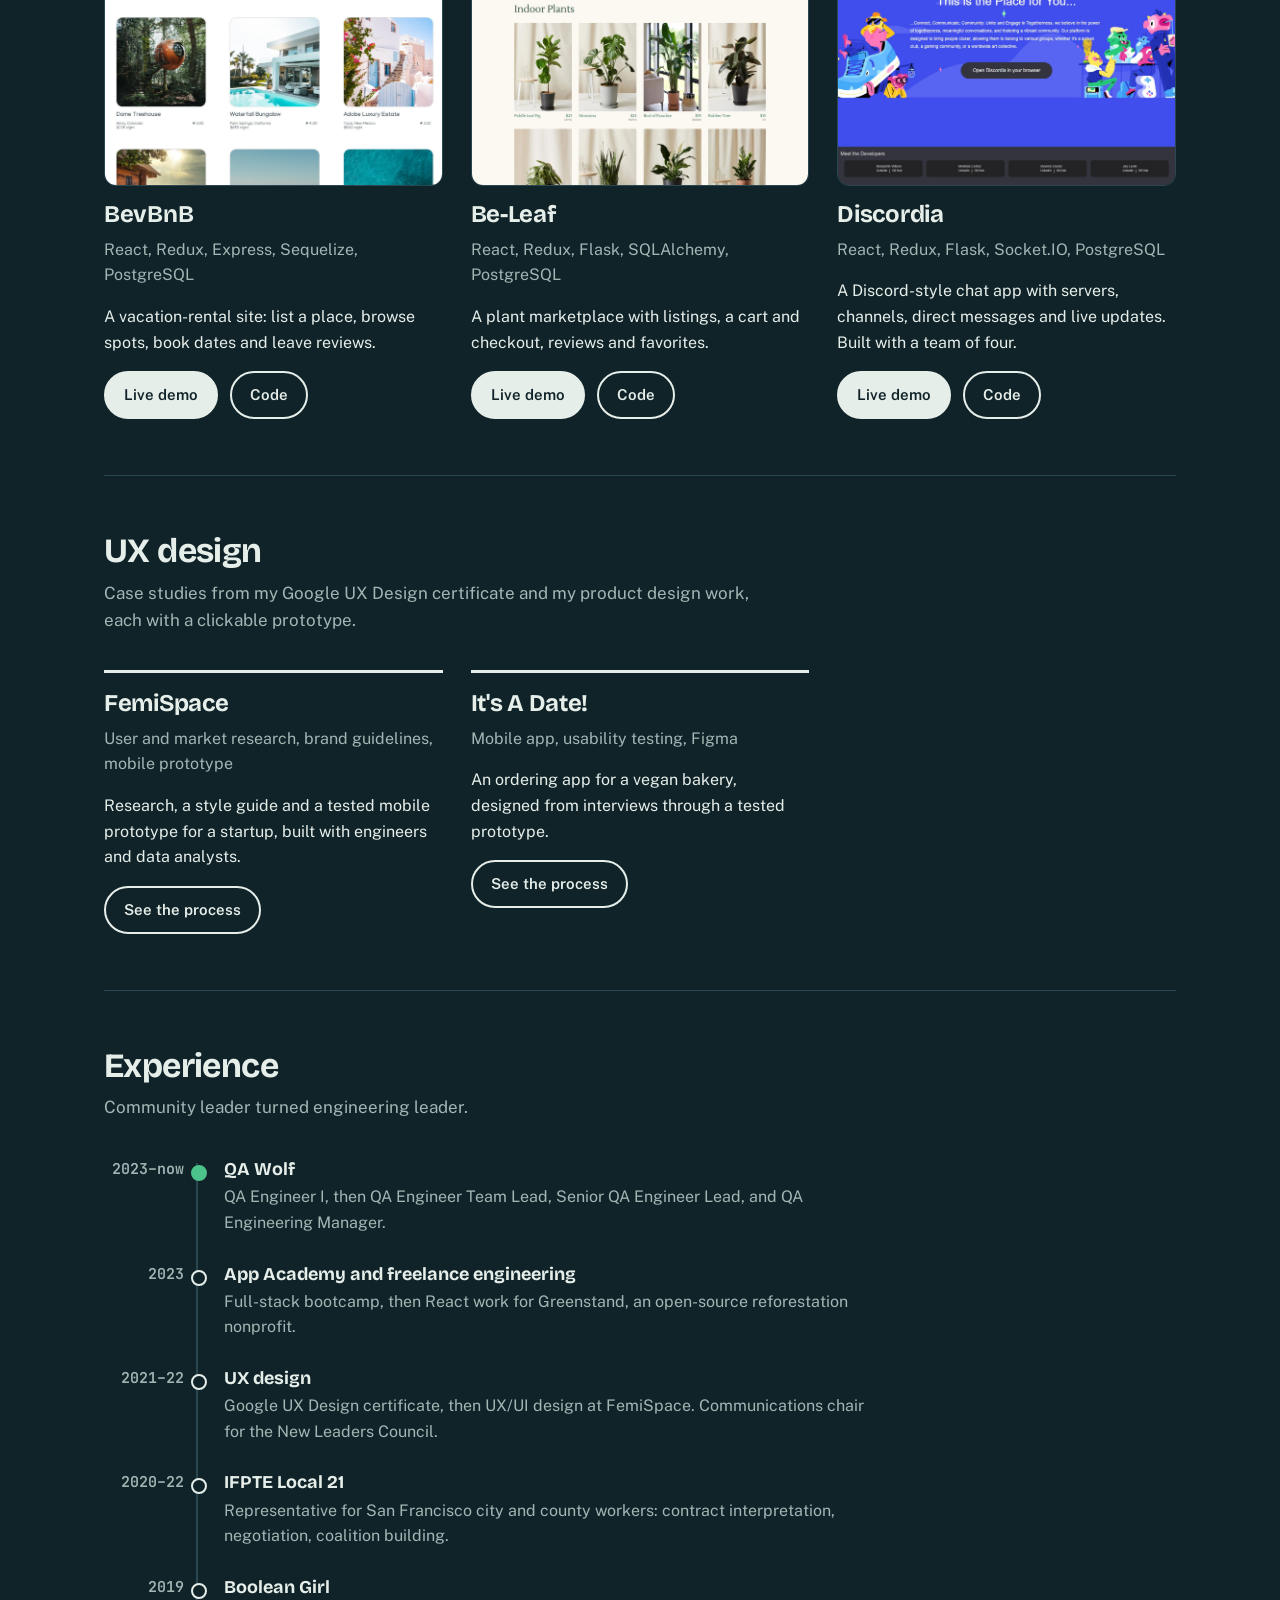
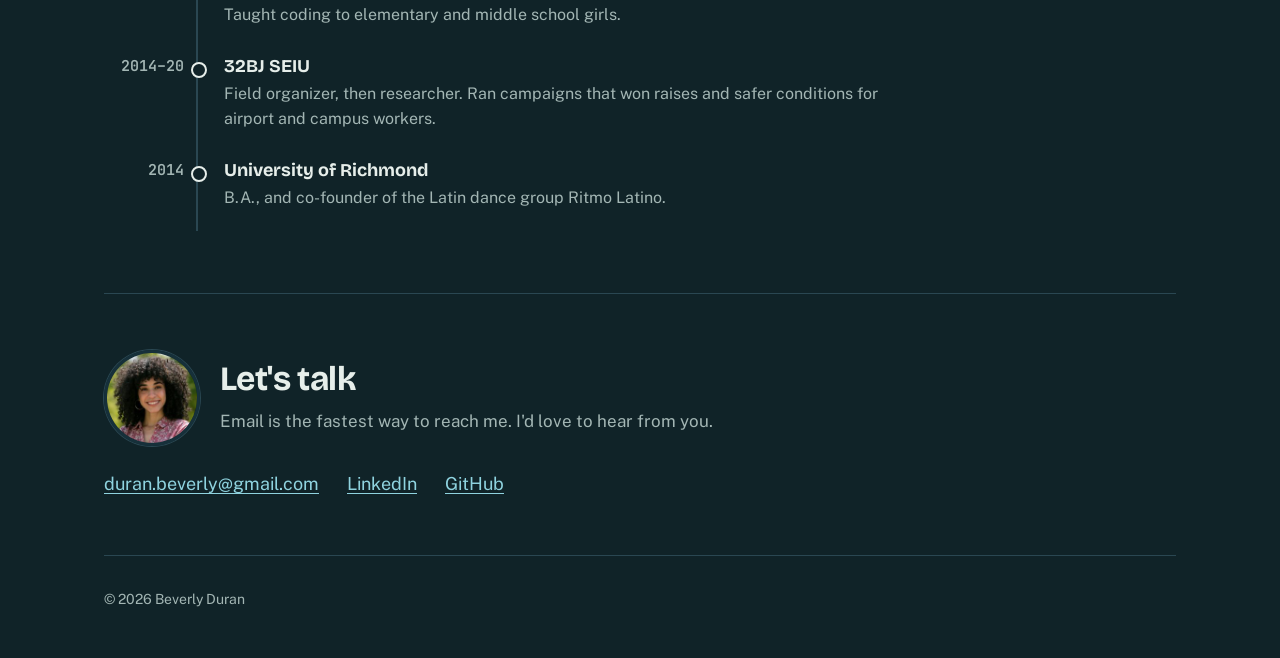
==== commit 6ec8f4a6: "Use my exact title: QA Engineering Manager" ====
--- a/index.html
+++ b/index.html
@@ -3,10 +3,10 @@
 <head>
   <meta charset="utf-8">
   <meta name="viewport" content="width=device-width, initial-scale=1">
-  <title>Beverly Duran | QA Manager &amp; Test Automation Leader</title>
-  <meta name="description" content="QA Manager leading 3 QA engineering teams at QA Wolf. Playwright test automation, web and mobile quality, and 8 years of organizing behind how I lead.">
-  <meta property="og:title" content="Beverly Duran | QA Manager &amp; Test Automation Leader">
-  <meta property="og:description" content="QA Manager leading 3 QA engineering teams. Playwright automation, web and mobile quality, and an organizer's approach to leading people.">
+  <title>Beverly Duran | QA Engineering Manager &amp; Test Automation Leader</title>
+  <meta name="description" content="QA Engineering Manager leading 3 QA engineering teams at QA Wolf. Playwright test automation, web and mobile quality, and 8 years of organizing behind how I lead.">
+  <meta property="og:title" content="Beverly Duran | QA Engineering Manager &amp; Test Automation Leader">
+  <meta property="og:description" content="QA Engineering Manager leading 3 QA engineering teams. Playwright automation, web and mobile quality, and an organizer's approach to leading people.">
   <meta property="og:image" content="https://www.beverlyduran.com/assets/img/bevbnb.jpg">
   <link rel="icon" href="assets/img/favicon.svg" type="image/svg+xml">
   <link rel="preconnect" href="https://fonts.googleapis.com">
@@ -32,7 +32,7 @@
       <div class="hero">
         <div>
           <h1>I lead QA teams that catch problems before customers do.</h1>
-          <p class="lede">I'm a QA Manager at QA Wolf, leading 3 QA engineering teams across web and mobile. Before tech, I spent eight years as an organizer, and that's where I learned how to lead people through hard deadlines.</p>
+          <p class="lede">I'm a QA Engineering Manager at QA Wolf, leading 3 QA engineering teams across web and mobile. Before tech, I spent eight years as an organizer, and that's where I learned how to lead people through hard deadlines.</p>
           <ul class="facts">
             <li><b>Leading:</b> 3 QA teams and 7 direct reports</li>
             <li><b>Focus:</b> Playwright automation, QA strategy, client-facing delivery</li>
@@ -55,7 +55,7 @@
 
       <section id="leadership" aria-labelledby="lead-h">
         <h2 id="lead-h">Leadership</h2>
-        <p class="section-intro">QA Engineer to QA Manager in three years. Today I run quality for 3 product teams and coach the people behind them.</p>
+        <p class="section-intro">QA Engineer to QA Engineering Manager in three years. Today I run quality for 3 product teams and coach the people behind them.</p>
         <div class="lead-grid">
           <div>
             <h3>What I do now</h3>
@@ -126,7 +126,7 @@
         <h2 id="path-h">Experience</h2>
         <p class="section-intro">Community leader turned engineering leader.</p>
         <ol class="path">
-          <li class="now"><span class="yr">2023–now</span><div><h4>QA Wolf</h4><p>QA Engineer, then QA Lead, Senior QA Engineer Lead, and Quality Assurance Manager.</p></div></li>
+          <li class="now"><span class="yr">2023–now</span><div><h4>QA Wolf</h4><p>QA Engineer I, then QA Engineer Team Lead, Senior QA Engineer Lead, and QA Engineering Manager.</p></div></li>
           <li><span class="yr">2023</span><div><h4>App Academy and freelance engineering</h4><p>Full-stack bootcamp, then React work for Greenstand, an open-source reforestation nonprofit.</p></div></li>
           <li><span class="yr">2021–22</span><div><h4>UX design</h4><p>Google UX Design certificate, then UX/UI design at FemiSpace. Communications chair for the New Leaders Council.</p></div></li>
           <li><span class="yr">2020–22</span><div><h4>IFPTE Local 21</h4><p>Representative for San Francisco city and county workers: contract interpretation, negotiation, coalition building.</p></div></li>
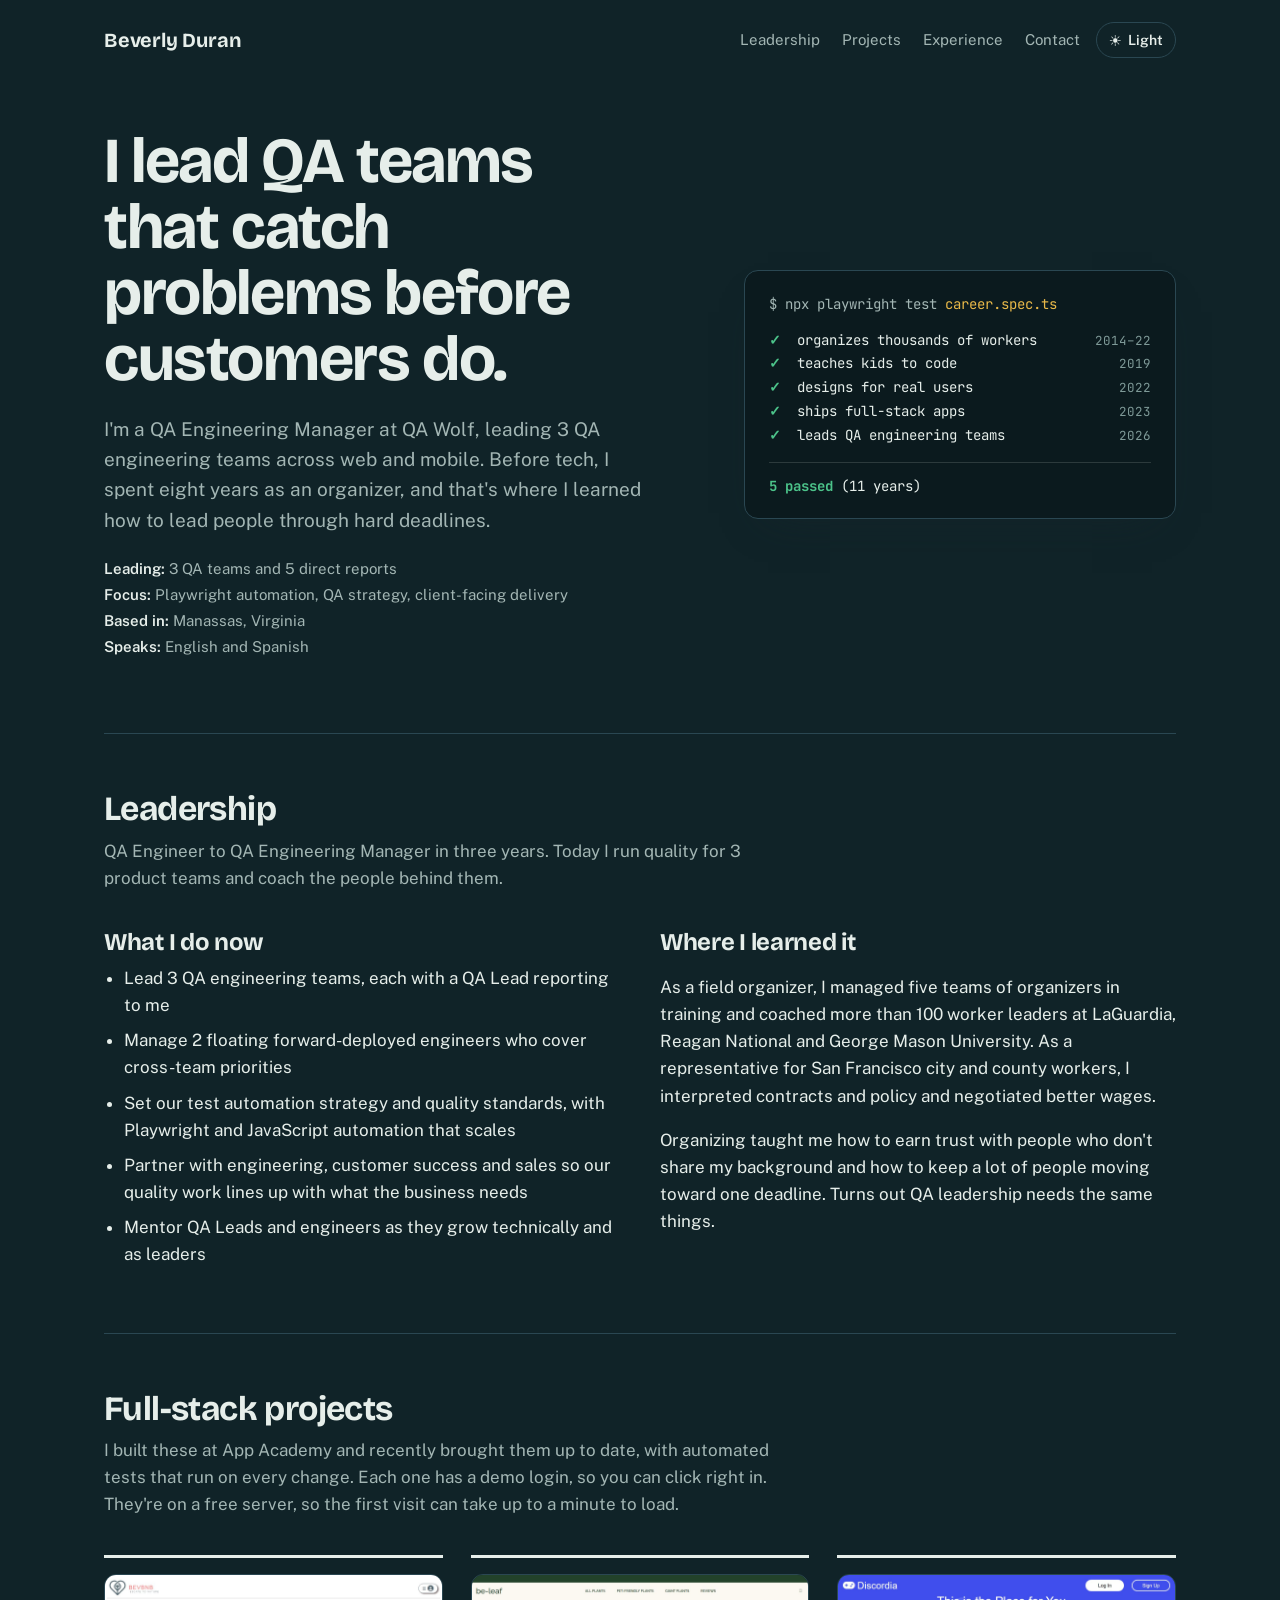
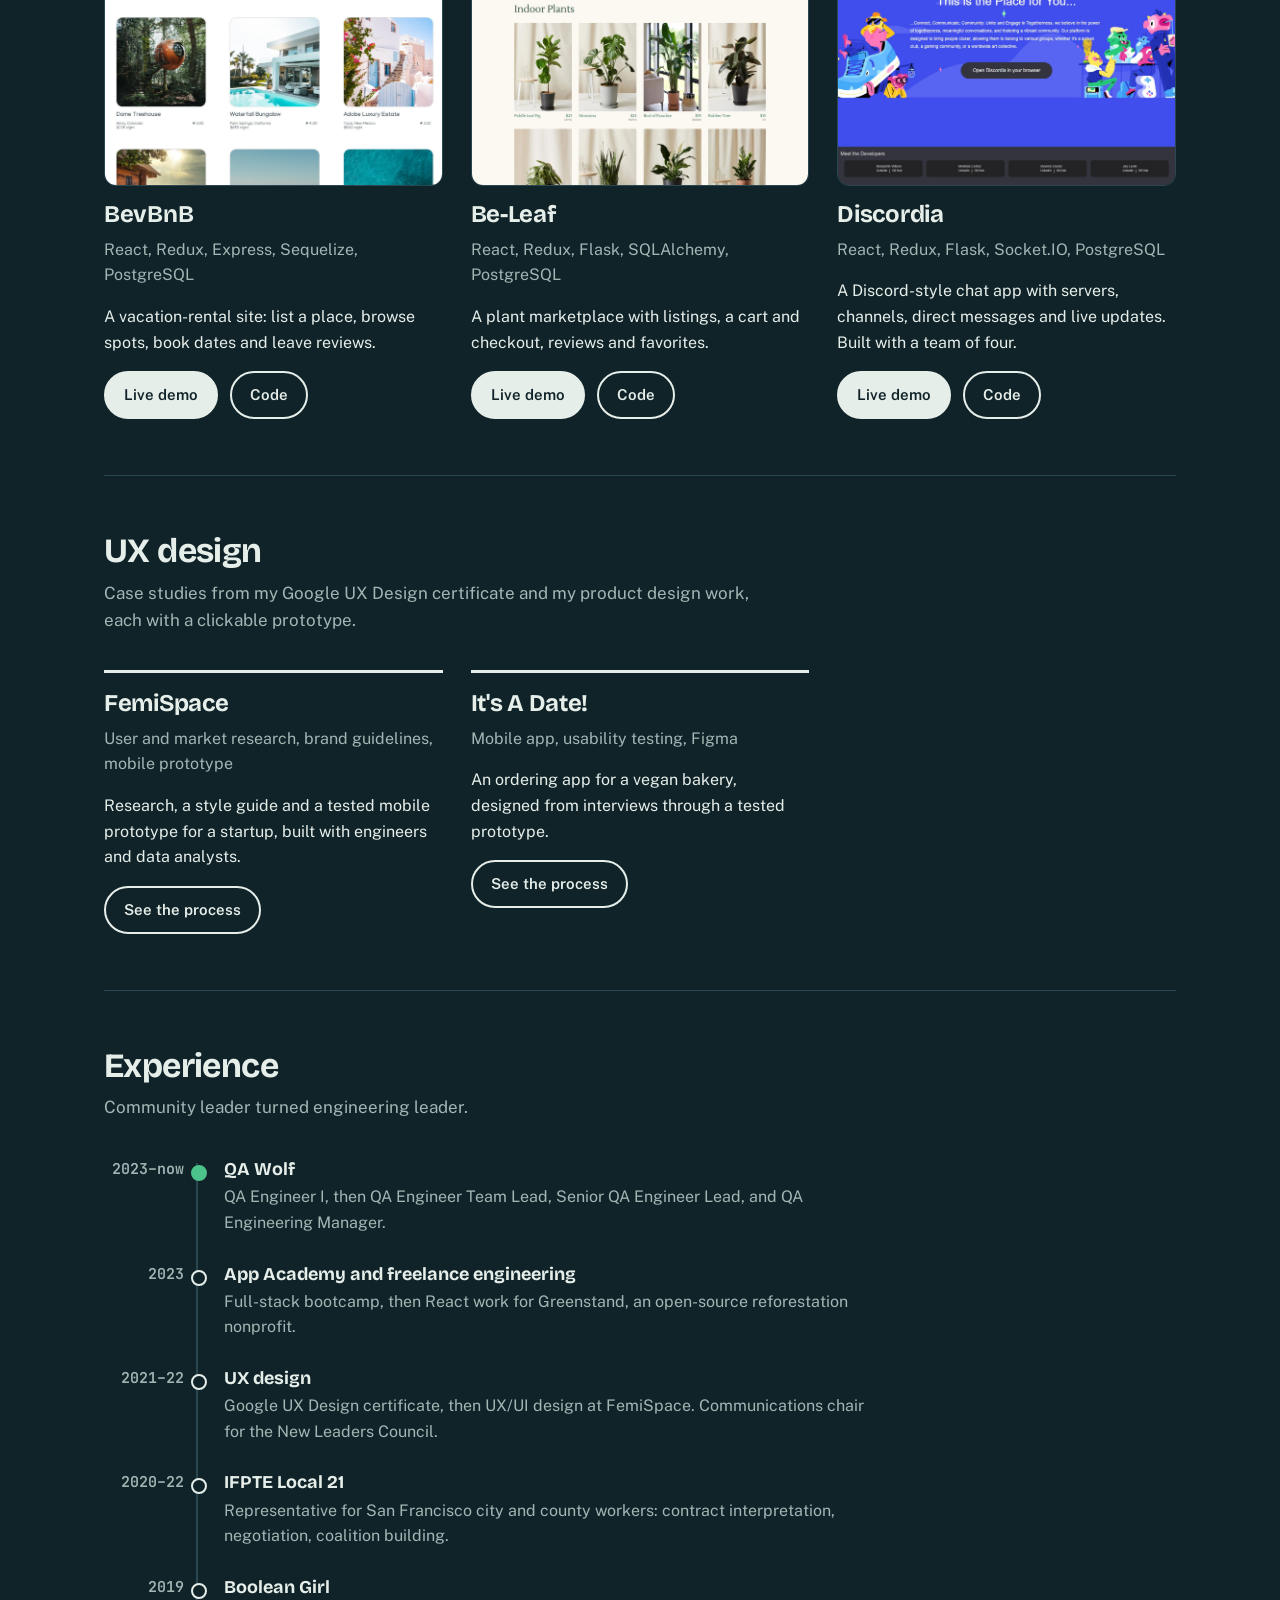
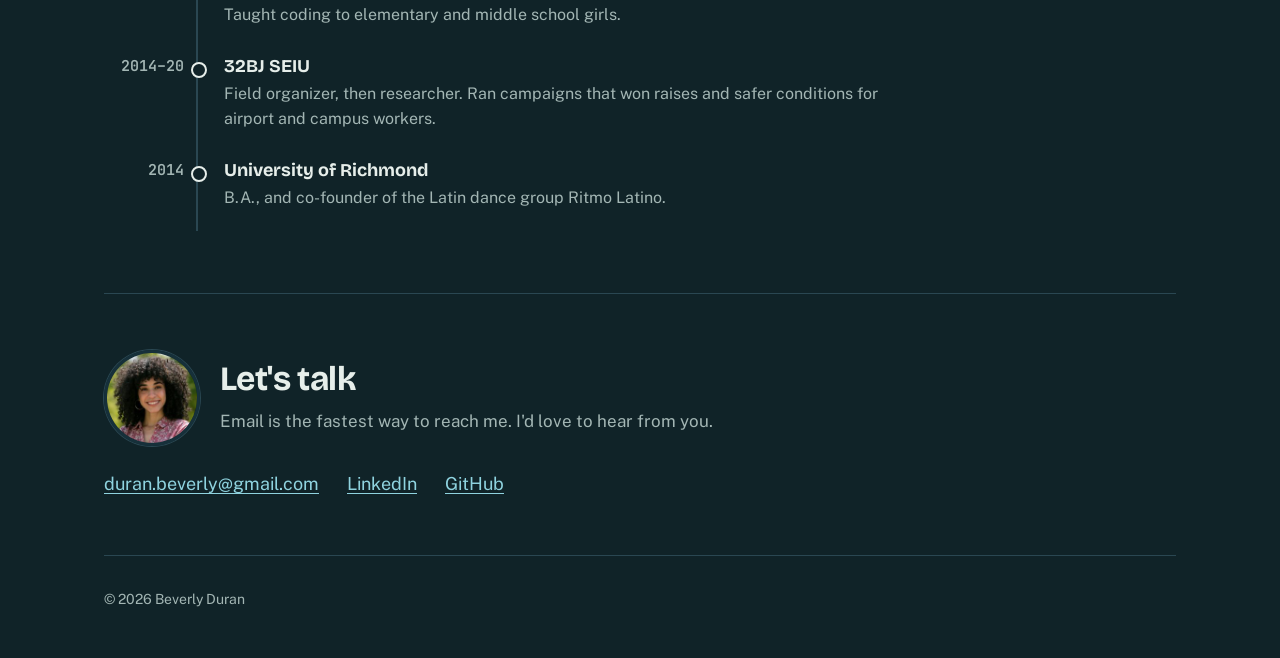
==== commit 6cb22590: "Correct team size: 5 direct reports, 2 floating forward-deployed engineers" ====
--- a/index.html
+++ b/index.html
@@ -34,7 +34,7 @@
           <h1>I lead QA teams that catch problems before customers do.</h1>
           <p class="lede">I'm a QA Engineering Manager at QA Wolf, leading 3 QA engineering teams across web and mobile. Before tech, I spent eight years as an organizer, and that's where I learned how to lead people through hard deadlines.</p>
           <ul class="facts">
-            <li><b>Leading:</b> 3 QA teams and 7 direct reports</li>
+            <li><b>Leading:</b> 3 QA teams and 5 direct reports</li>
             <li><b>Focus:</b> Playwright automation, QA strategy, client-facing delivery</li>
             <li><b>Based in:</b> Manassas, Virginia</li>
             <li><b>Speaks:</b> English and Spanish</li>
@@ -61,7 +61,7 @@
             <h3>What I do now</h3>
             <ul>
               <li>Lead 3 QA engineering teams, each with a QA Lead reporting to me</li>
-              <li>Manage 3 floating QA engineers and an automation engineer who cover cross-team priorities</li>
+              <li>Manage 2 floating forward-deployed engineers who cover cross-team priorities</li>
               <li>Set our test automation strategy and quality standards, with Playwright and JavaScript automation that scales</li>
               <li>Partner with engineering, customer success and sales so our quality work lines up with what the business needs</li>
               <li>Mentor QA Leads and engineers as they grow technically and as leaders</li>
